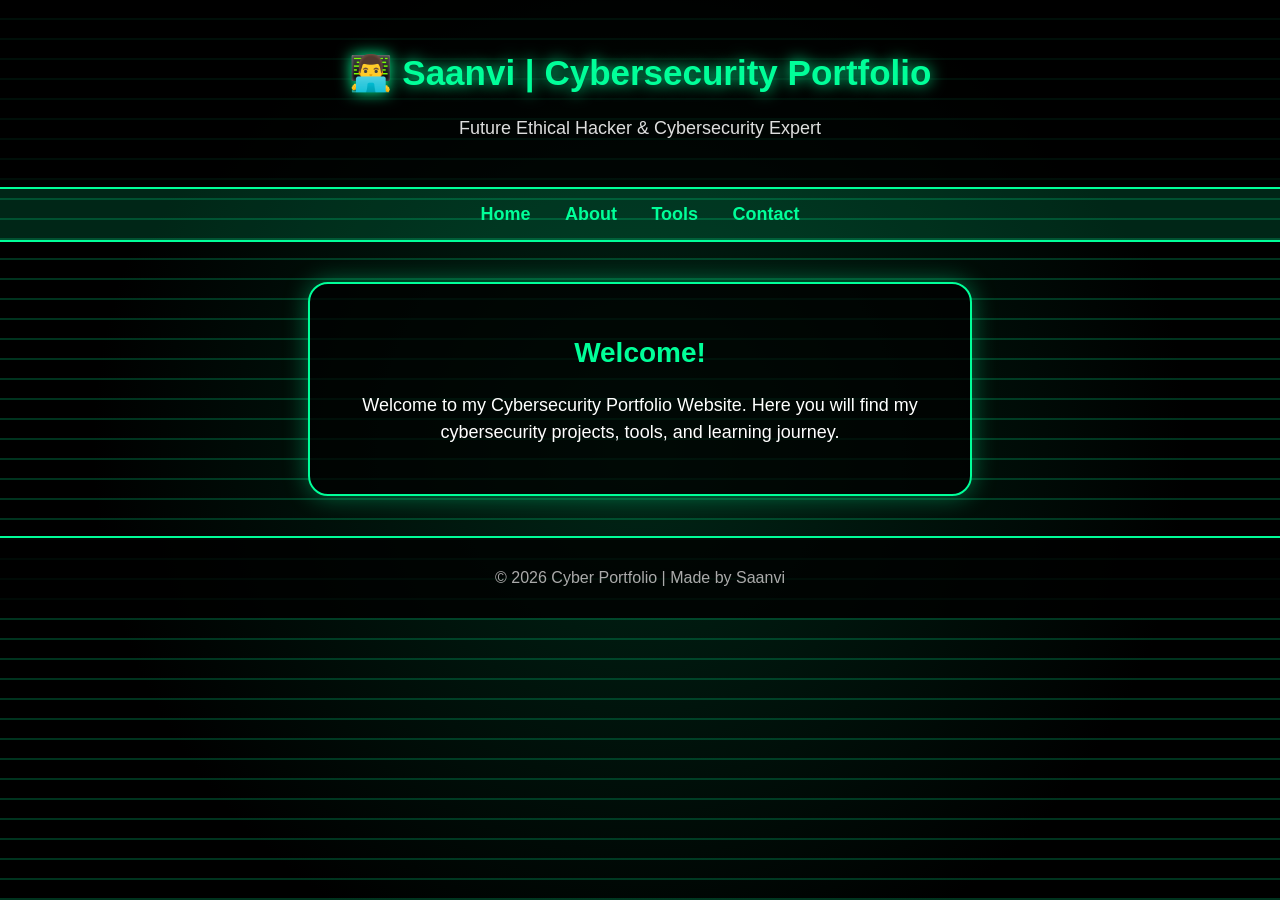
==== index.html @ b92d2619 "Add files via upload" ====
<!DOCTYPE html>
<html>
<head>
  <title>Saanvi | Cyber Portfolio</title>
  <link rel="stylesheet" href="style.css">
</head>
<body>

  <div class="background"></div>
  <div class="lines"></div>

  <header>
    <h1>👨‍💻 Saanvi | Cybersecurity Portfolio</h1>
    <p>Future Ethical Hacker & Cybersecurity Expert</p>
  </header>

  <nav>
    <a href="index.html">Home</a>
    <a href="about.html">About</a>
    <a href="tools.html">Tools</a>
    <a href="contact.html">Contact</a>
  </nav>

  <section class="box">
    <h2>Welcome!</h2>
    <p>
      Welcome to my Cybersecurity Portfolio Website.  
      Here you will find my cybersecurity projects, tools, and learning journey.
    </p>
  </section>

  <footer>
    <p>© 2026 Cyber Portfolio | Made by Saanvi</p>
  </footer>

</body>
</html>
---- style.css ----
body {
  margin: 0;
  font-family: Arial, sans-serif;
  color: white;
  text-align: center;
  background: black;
  overflow-x: hidden;
}

/* Animated Background */
.background {
  position: fixed;
  top: 0;
  left: 0;
  width: 100%;
  height: 100%;
  background: radial-gradient(circle, #00ff99 0%, black 70%);
  opacity: 0.15;
  z-index: -2;
}

/* Moving Hacker Lines */
.lines {
  position: fixed;
  top: 0;
  left: 0;
  width: 100%;
  height: 100%;
  background-image: repeating-linear-gradient(
    0deg,
    rgba(0, 255, 153, 0.2),
    rgba(0, 255, 153, 0.2) 2px,
    transparent 2px,
    transparent 20px
  );
  animation: moveLines 5s linear infinite;
  z-index: -1;
}

@keyframes moveLines {
  0% { transform: translateY(0); }
  100% { transform: translateY(50px); }
}

/* Header */
header {
  padding: 30px;
  background: rgba(0, 0, 0, 0.7);
  border-bottom: 2px solid #00ff99;
}

header h1 {
  font-size: 35px;
  color: #00ff99;
  text-shadow: 0px 0px 15px #00ff99;
}

header p {
  font-size: 18px;
  color: #ddd;
}

/* Navigation */
nav {
  padding: 15px;
  background: rgba(0, 255, 153, 0.15);
  border-bottom: 2px solid #00ff99;
}

nav a {
  text-decoration: none;
  color: #00ff99;
  margin: 15px;
  font-weight: bold;
  font-size: 18px;
}

nav a:hover {
  color: white;
  text-shadow: 0px 0px 10px #00ff99;
}

/* Box */
.box {
  margin: 40px auto;
  padding: 30px;
  width: 80%;
  max-width: 600px;
  background: rgba(0, 0, 0, 0.75);
  border: 2px solid #00ff99;
  border-radius: 20px;
  box-shadow: 0px 0px 25px rgba(0, 255, 153, 0.4);
}

.box h2 {
  color: #00ff99;
  font-size: 28px;
}

.box p {
  font-size: 18px;
  line-height: 1.5;
}

/* Button */
button {
  padding: 12px 25px;
  border: none;
  background: #00ff99;
  color: black;
  font-size: 18px;
  border-radius: 12px;
  cursor: pointer;
  font-weight: bold;
  box-shadow: 0px 0px 15px rgba(0, 255, 153, 0.7);
}

button:hover {
  background: white;
  box-shadow: 0px 0px 25px rgba(0, 255, 153, 1);
}

/* Footer */
footer {
  margin-top: 40px;
  padding: 15px;
  background: rgba(0, 0, 0, 0.8);
  border-top: 2px solid #00ff99;
  color: #aaa;
}
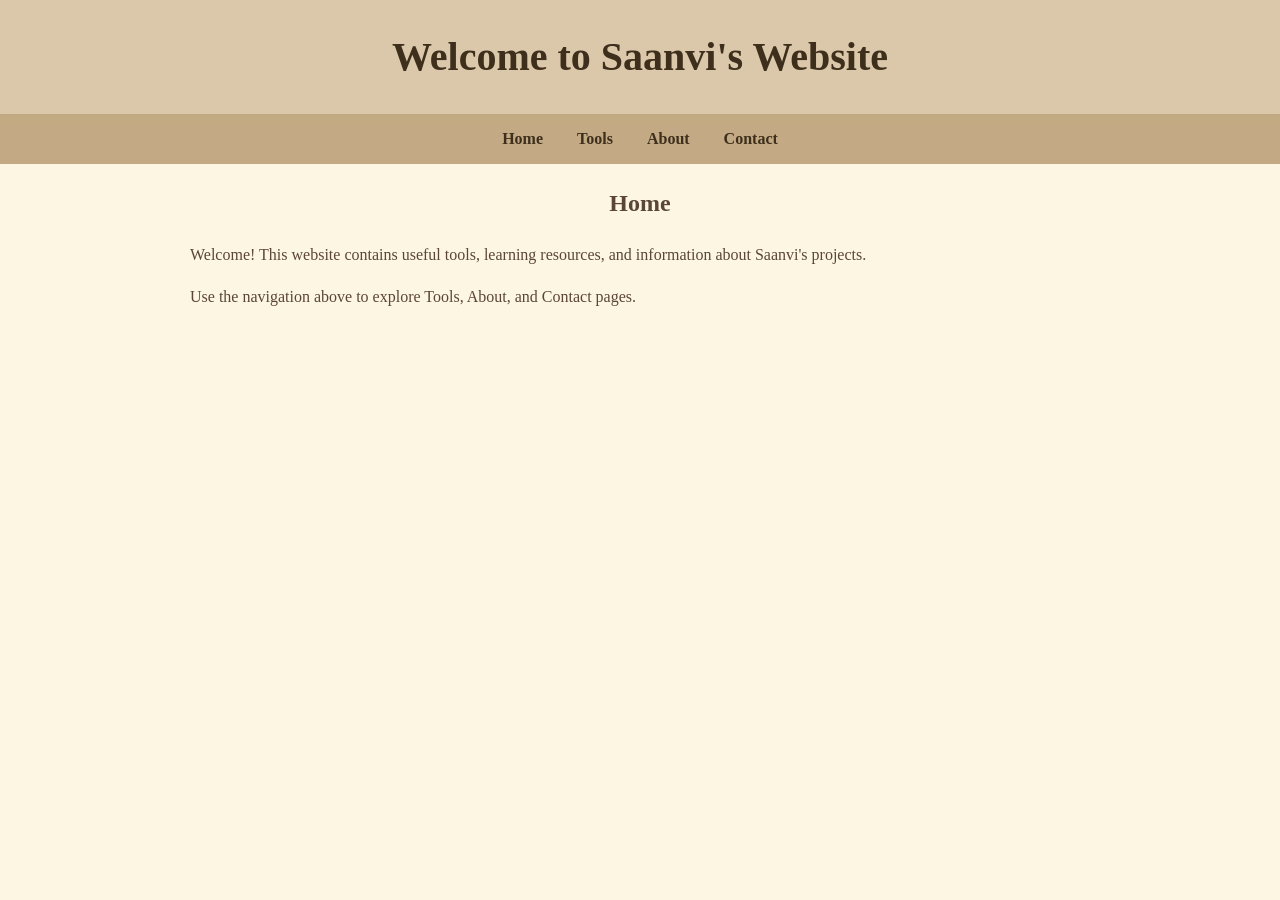
==== commit f8606825: "Update index.html" ====
--- a/index.html
+++ b/index.html
@@ -1,37 +1,28 @@
-<!DOCTYPE html>
-<html>
+
+    <!DOCTYPE html>
+<html lang="en">
 <head>
-  <title>Saanvi | Cyber Portfolio</title>
-  <link rel="stylesheet" href="style.css">
+<meta charset="UTF-8">
+<meta name="viewport" content="width=device-width, initial-scale=1.0">
+<title>Home - Saanvi's Website</title>
+<link rel="stylesheet" href="style.css">
 </head>
 <body>
 
-  <div class="background"></div>
-  <div class="lines"></div>
+<header>Welcome to Saanvi's Website</header>
 
-  <header>
-    <h1>👨‍💻 Saanvi | Cybersecurity Portfolio</h1>
-    <p>Future Ethical Hacker & Cybersecurity Expert</p>
-  </header>
+<nav>
+    <a href="index.html">Home</a>
+    <a href="tools.html">Tools</a>
+    <a href="about.html">About</a>
+    <a href="contact.html">Contact</a>
+</nav>
 
-  <nav>
-    <a href="index.html">Home</a>
-    <a href="about.html">About</a>
-    <a href="tools.html">Tools</a>
-    <a href="contact.html">Contact</a>
-  </nav>
-
-  <section class="box">
-    <h2>Welcome!</h2>
-    <p>
-      Welcome to my Cybersecurity Portfolio Website.  
-      Here you will find my cybersecurity projects, tools, and learning journey.
-    </p>
-  </section>
-
-  <footer>
-    <p>© 2026 Cyber Portfolio | Made by Saanvi</p>
-  </footer>
+<main>
+    <h2>Home</h2>
+    <p>Welcome! This website contains useful tools, learning resources, and information about Saanvi's projects.</p>
+    <p>Use the navigation above to explore Tools, About, and Contact pages.</p>
+</main>
 
 </body>
-</html>+</html>
--- a/style.css
+++ b/style.css
@@ -1,130 +1,105 @@
 body {
-  margin: 0;
-  font-family: Arial, sans-serif;
-  color: white;
-  text-align: center;
-  background: black;
-  overflow-x: hidden;
+    font-family: 'Georgia', 'Times New Roman', serif;
+    background-color: #fdf6e3;
+    color: #5b4636;
+    line-height: 1.6;
+    margin: 0;
+    padding: 0;
+    background-image: url('https://i.ibb.co/0F2bd0H/vintage-paper.jpg');
+    background-size: cover;
+    background-attachment: fixed;
 }
 
-/* Animated Background */
-.background {
-  position: fixed;
-  top: 0;
-  left: 0;
-  width: 100%;
-  height: 100%;
-  background: radial-gradient(circle, #00ff99 0%, black 70%);
-  opacity: 0.15;
-  z-index: -2;
+header {
+    background-color: rgba(216,195,165,0.9);
+    color: #3e2f1c;
+    text-align: center;
+    font-size: 2.5em;
+    font-weight: bold;
+    padding: 25px 0;
+    box-shadow: 0px 4px 6px rgba(0,0,0,0.1);
 }
 
-/* Moving Hacker Lines */
-.lines {
-  position: fixed;
-  top: 0;
-  left: 0;
-  width: 100%;
-  height: 100%;
-  background-image: repeating-linear-gradient(
-    0deg,
-    rgba(0, 255, 153, 0.2),
-    rgba(0, 255, 153, 0.2) 2px,
-    transparent 2px,
-    transparent 20px
-  );
-  animation: moveLines 5s linear infinite;
-  z-index: -1;
+nav {
+    background-color: rgba(192,167,127,0.95);
+    padding: 12px 0;
+    text-align: center;
+}
+nav a {
+    color: #3e2f1c;
+    text-decoration: none;
+    margin: 0 15px;
+    font-weight: bold;
+    font-family: 'Georgia', serif;
+    transition: color 0.3s;
+}
+nav a:hover { color: #8b5e3c; }
+
+main {
+    max-width: 900px;
+    margin: 20px auto;
+    padding: 0 20px;
 }
 
-@keyframes moveLines {
-  0% { transform: translateY(0); }
-  100% { transform: translateY(50px); }
+h2 { text-align:center; margin-bottom:20px; }
+h3 { margin-top:30px; color:#4C3B2E; }
+
+.search-box {
+    margin: 20px 0;
+    text-align: center;
+}
+.search-box input {
+    width: 80%;
+    padding: 10px;
+    border-radius: 8px;
+    border: 1px solid #ccc;
+    font-size: 1em;
+    background: #fff8f0;
+    color: #5b4636;
 }
 
-/* Header */
-header {
-  padding: 30px;
-  background: rgba(0, 0, 0, 0.7);
-  border-bottom: 2px solid #00ff99;
+.tool-list {
+    list-style: none;
+    padding: 0;
+    display: flex;
+    flex-wrap: wrap;
+    gap: 15px;
+    justify-content: center;
 }
 
-header h1 {
-  font-size: 35px;
-  color: #00ff99;
-  text-shadow: 0px 0px 15px #00ff99;
+.tool-list li {
+    background: rgba(247,241,227,0.9);
+    border-radius: 12px;
+    box-shadow: 0 4px 8px rgba(0,0,0,0.05);
+    padding: 18px;
+    margin: 10px;
+    transition: transform 0.3s, box-shadow 0.3s;
+    text-align: center;
+    width: 250px;
+}
+.tool-list li:hover {
+    transform: translateY(-4px);
+    box-shadow: 0 8px 12px rgba(0,0,0,0.1);
 }
 
-header p {
-  font-size: 18px;
-  color: #ddd;
+.tool-list li a {
+    text-decoration: none;
+    color: #5b4636;
+    font-weight: bold;
+    font-size: 1.1em;
+    display: block;
+    margin-bottom: 8px;
+}
+.tool-list li a:hover { color: #8b5e3c; }
+
+.tool-list li p {
+    font-size: 0.95em;
+    color: #6b5843;
+    margin-top: 5px;
 }
 
-/* Navigation */
-nav {
-  padding: 15px;
-  background: rgba(0, 255, 153, 0.15);
-  border-bottom: 2px solid #00ff99;
+@media (max-width: 600px) {
+    .tool-list { flex-direction: column; align-items: center; }
+    .tool-list li { width: 90%; }
+    .search-box input { width: 95%; }
 }
-
-nav a {
-  text-decoration: none;
-  color: #00ff99;
-  margin: 15px;
-  font-weight: bold;
-  font-size: 18px;
-}
-
-nav a:hover {
-  color: white;
-  text-shadow: 0px 0px 10px #00ff99;
-}
-
-/* Box */
-.box {
-  margin: 40px auto;
-  padding: 30px;
-  width: 80%;
-  max-width: 600px;
-  background: rgba(0, 0, 0, 0.75);
-  border: 2px solid #00ff99;
-  border-radius: 20px;
-  box-shadow: 0px 0px 25px rgba(0, 255, 153, 0.4);
-}
-
-.box h2 {
-  color: #00ff99;
-  font-size: 28px;
-}
-
-.box p {
-  font-size: 18px;
-  line-height: 1.5;
-}
-
-/* Button */
-button {
-  padding: 12px 25px;
-  border: none;
-  background: #00ff99;
-  color: black;
-  font-size: 18px;
-  border-radius: 12px;
-  cursor: pointer;
-  font-weight: bold;
-  box-shadow: 0px 0px 15px rgba(0, 255, 153, 0.7);
-}
-
-button:hover {
-  background: white;
-  box-shadow: 0px 0px 25px rgba(0, 255, 153, 1);
-}
-
-/* Footer */
-footer {
-  margin-top: 40px;
-  padding: 15px;
-  background: rgba(0, 0, 0, 0.8);
-  border-top: 2px solid #00ff99;
-  color: #aaa;
-}
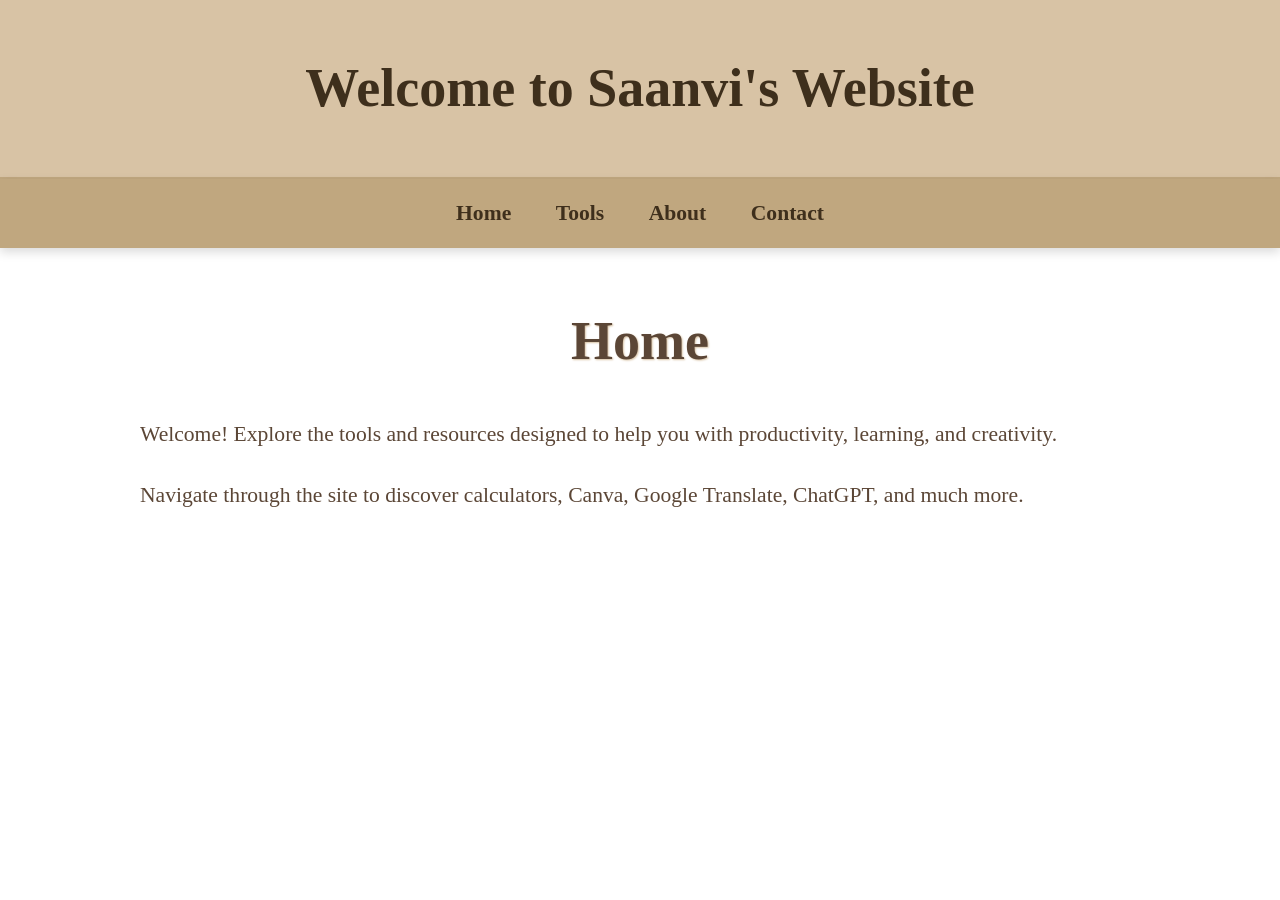
==== commit abf61620: "Update index.html" ====
--- a/index.html
+++ b/index.html
@@ -1,5 +1,4 @@
-
-    <!DOCTYPE html>
+<!DOCTYPE html>
 <html lang="en">
 <head>
 <meta charset="UTF-8">
@@ -20,9 +19,10 @@
 
 <main>
     <h2>Home</h2>
-    <p>Welcome! This website contains useful tools, learning resources, and information about Saanvi's projects.</p>
-    <p>Use the navigation above to explore Tools, About, and Contact pages.</p>
+    <p>Welcome! Explore the tools and resources designed to help you with productivity, learning, and creativity.</p>
+    <p>Navigate through the site to discover calculators, Canva, Google Translate, ChatGPT, and much more.</p>
 </main>
 
 </body>
 </html>
+    
--- a/style.css
+++ b/style.css
@@ -1,105 +1,142 @@
+/* --- Body & Background --- */
 body {
     font-family: 'Georgia', 'Times New Roman', serif;
-    background-color: #fdf6e3;
-    color: #5b4636;
-    line-height: 1.6;
+    background-color: #ffffff; 
+    color: #5b4636; 
+    line-height: 1.8;
     margin: 0;
     padding: 0;
-    background-image: url('https://i.ibb.co/0F2bd0H/vintage-paper.jpg');
-    background-size: cover;
-    background-attachment: fixed;
+    font-size: 18px; 
+    transition: background 0.5s, color 0.5s;
 }
 
+/* --- Header --- */
 header {
-    background-color: rgba(216,195,165,0.9);
+    background-color: #d8c3a5;
     color: #3e2f1c;
     text-align: center;
-    font-size: 2.5em;
+    font-size: 3em; 
     font-weight: bold;
-    padding: 25px 0;
-    box-shadow: 0px 4px 6px rgba(0,0,0,0.1);
+    padding: 40px 0;
+    box-shadow: 0 10px 20px rgba(0,0,0,0.2);
+    border-bottom: 2px solid #c0a77f;
+    transition: transform 0.3s, box-shadow 0.3s;
+}
+header:hover {
+    transform: scale(1.02);
+    box-shadow: 0 12px 25px rgba(0,0,0,0.25);
 }
 
+/* --- Navbar --- */
 nav {
-    background-color: rgba(192,167,127,0.95);
-    padding: 12px 0;
+    background-color: #c0a77f; 
+    padding: 15px 0;
     text-align: center;
+    box-shadow: 0 4px 10px rgba(0,0,0,0.15);
 }
 nav a {
     color: #3e2f1c;
     text-decoration: none;
-    margin: 0 15px;
+    margin: 0 20px;
     font-weight: bold;
-    font-family: 'Georgia', serif;
-    transition: color 0.3s;
+    font-size: 1.2em; 
+    transition: color 0.3s, text-shadow 0.3s;
 }
-nav a:hover { color: #8b5e3c; }
-
-main {
-    max-width: 900px;
-    margin: 20px auto;
-    padding: 0 20px;
+nav a:hover { 
+    color: #8b5e3c; 
+    text-shadow: 0 0 6px #8b5e3c;
 }
 
-h2 { text-align:center; margin-bottom:20px; }
-h3 { margin-top:30px; color:#4C3B2E; }
+/* --- Main Content --- */
+main {
+    max-width: 1000px;
+    margin: 40px auto;
+    padding: 0 40px;
+    font-size: 1.2em; 
+}
 
+/* --- Headings --- */
+h2 { 
+    text-align:center; 
+    margin-bottom:25px; 
+    font-size: 2.5em; 
+    text-shadow: 1px 1px 2px #d8c3a5;
+}
+h3 { 
+    margin-top:35px; 
+    color:#4C3B2E; 
+    font-size: 1.8em; 
+    text-shadow: 1px 1px 2px #e3d6c0;
+}
+
+/* --- Search Box --- */
 .search-box {
-    margin: 20px 0;
+    margin: 25px 0;
     text-align: center;
 }
 .search-box input {
     width: 80%;
-    padding: 10px;
-    border-radius: 8px;
+    padding: 12px;
+    border-radius: 12px;
     border: 1px solid #ccc;
-    font-size: 1em;
+    font-size: 1.2em;
     background: #fff8f0;
     color: #5b4636;
+    box-shadow: 0 4px 12px rgba(0,0,0,0.1);
+    transition: box-shadow 0.3s, transform 0.3s;
+}
+.search-box input:focus {
+    box-shadow: 0 6px 18px rgba(0,0,0,0.2);
+    transform: scale(1.02);
 }
 
+/* --- Tool Cards --- */
 .tool-list {
     list-style: none;
     padding: 0;
     display: flex;
     flex-wrap: wrap;
-    gap: 15px;
+    gap: 25px;
     justify-content: center;
 }
 
 .tool-list li {
-    background: rgba(247,241,227,0.9);
-    border-radius: 12px;
-    box-shadow: 0 4px 8px rgba(0,0,0,0.05);
-    padding: 18px;
+    background: #f7f1e3;
+    border-radius: 16px;
+    box-shadow: 0 8px 15px rgba(0,0,0,0.15);
+    padding: 25px;
     margin: 10px;
-    transition: transform 0.3s, box-shadow 0.3s;
+    transition: transform 0.4s, box-shadow 0.4s;
     text-align: center;
-    width: 250px;
+    width: 270px;
 }
 .tool-list li:hover {
-    transform: translateY(-4px);
-    box-shadow: 0 8px 12px rgba(0,0,0,0.1);
+    transform: translateY(-10px) rotateX(2deg);
+    box-shadow: 0 15px 25px rgba(0,0,0,0.25);
 }
 
 .tool-list li a {
     text-decoration: none;
     color: #5b4636;
     font-weight: bold;
-    font-size: 1.1em;
+    font-size: 1.2em;
     display: block;
-    margin-bottom: 8px;
+    margin-bottom: 10px;
+    transition: text-shadow 0.3s;
 }
-.tool-list li a:hover { color: #8b5e3c; }
+.tool-list li a:hover { 
+    text-shadow: 0 0 8px #8b5e3c; 
+}
 
 .tool-list li p {
-    font-size: 0.95em;
+    font-size: 1em;
     color: #6b5843;
-    margin-top: 5px;
+    margin-top: 8px;
 }
 
+/* --- Responsive --- */
 @media (max-width: 600px) {
     .tool-list { flex-direction: column; align-items: center; }
-    .tool-list li { width: 90%; }
+    .tool-list li { width: 95%; }
     .search-box input { width: 95%; }
 }
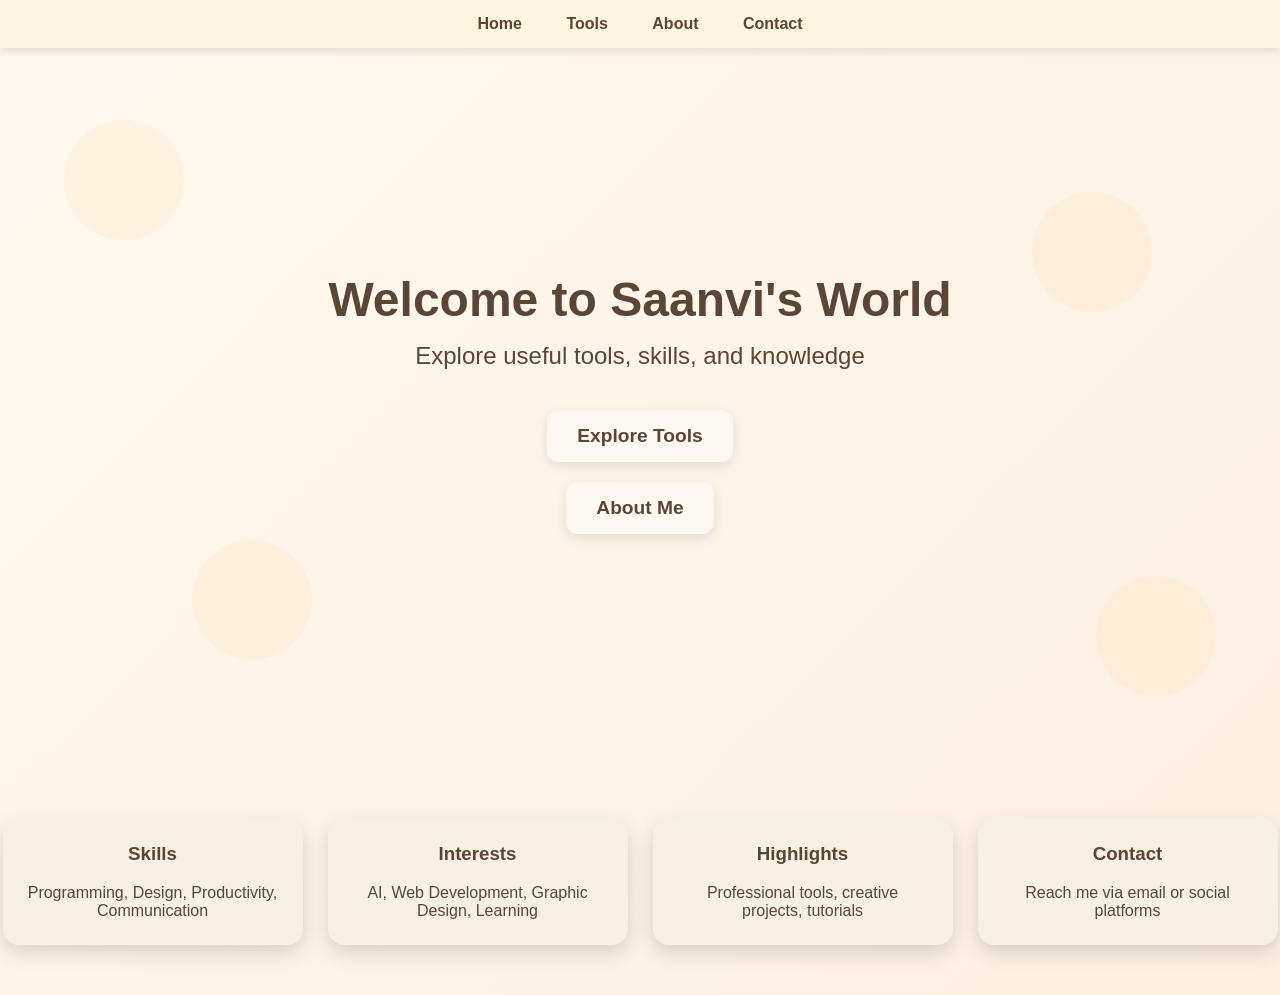
==== commit bd8ef01d: "Update index.html" ====
--- a/index.html
+++ b/index.html
@@ -4,11 +4,140 @@
 <meta charset="UTF-8">
 <meta name="viewport" content="width=device-width, initial-scale=1.0">
 <title>Home - Saanvi's Website</title>
-<link rel="stylesheet" href="style.css">
+<style>
+/* --- Body & Fonts --- */
+body {
+    margin: 0;
+    font-family: 'Segoe UI', sans-serif;
+    background: linear-gradient(135deg, #fffaf0, #fdf0e3);
+    color: #5b4636;
+    overflow-x: hidden;
+}
+
+/* --- Navigation --- */
+nav {
+    text-align: center;
+    padding: 15px 0;
+    background: #fff5e0;
+    box-shadow: 0 4px 8px rgba(0,0,0,0.1);
+}
+nav a {
+    margin: 0 20px;
+    text-decoration: none;
+    font-weight: bold;
+    color: #5b4636;
+    transition: 0.3s;
+}
+nav a:hover {
+    color: #a65b2b;
+    text-shadow: 0 0 12px #ffb85c;
+}
+
+/* --- Hero Section --- */
+.hero {
+    height: 80vh;
+    display: flex;
+    flex-direction: column;
+    justify-content: center;
+    align-items: center;
+    text-align: center;
+    position: relative;
+    overflow: hidden;
+}
+.hero h1 {
+    font-size: 3em;
+    margin: 0;
+    animation: fadeInUp 1s ease forwards;
+}
+.hero p {
+    font-size: 1.5em;
+    margin: 15px 0 30px;
+    animation: fadeInUp 1.5s ease forwards;
+}
+
+/* Floating shapes in background */
+.floating-shape {
+    position: absolute;
+    width: 120px;
+    height: 120px;
+    background: #ffd8a6;
+    border-radius: 50%;
+    opacity: 0.2;
+    animation: float 6s ease-in-out infinite;
+}
+.floating-shape:nth-child(1) { top: 10%; left: 5%; animation-delay: 0s; }
+.floating-shape:nth-child(2) { top: 20%; right: 10%; animation-delay: 2s; }
+.floating-shape:nth-child(3) { bottom: 15%; left: 15%; animation-delay: 4s; }
+.floating-shape:nth-child(4) { bottom: 10%; right: 5%; animation-delay: 1s; }
+
+/* --- Buttons --- */
+.hero .btn {
+    display: inline-block;
+    padding: 15px 30px;
+    font-size: 1.2em;
+    color: #5b4636;
+    background: #fff8f0;
+    border-radius: 12px;
+    text-decoration: none;
+    font-weight: bold;
+    margin: 10px;
+    box-shadow: 0 4px 12px rgba(0,0,0,0.1);
+    transition: transform 0.3s, box-shadow 0.3s, text-shadow 0.3s;
+}
+.hero .btn:hover {
+    transform: translateY(-5px) scale(1.05);
+    box-shadow: 0 12px 25px rgba(0,0,0,0.2);
+    text-shadow: 0 0 12px #ffb85c;
+}
+
+/* --- Info Cards --- */
+.info-section {
+    display: flex;
+    justify-content: center;
+    gap: 25px;
+    flex-wrap: wrap;
+    margin: 50px 0;
+}
+.info-card {
+    background: #f7f1e3;
+    border-radius: 16px;
+    padding: 25px;
+    width: 250px;
+    text-align: center;
+    box-shadow: 0 8px 20px rgba(0,0,0,0.15);
+    transition: transform 0.4s, box-shadow 0.4s;
+}
+.info-card:hover {
+    transform: translateY(-12px) rotateX(3deg);
+    box-shadow: 0 20px 35px rgba(0,0,0,0.25);
+}
+.info-card h3 {
+    margin-top: 0;
+}
+.info-card p {
+    margin: 10px 0 0;
+}
+
+/* --- Animations --- */
+@keyframes fadeInUp {
+    0% { opacity: 0; transform: translateY(20px);}
+    100% { opacity: 1; transform: translateY(0);}
+}
+@keyframes float {
+    0%, 100% { transform: translateY(0px);}
+    50% { transform: translateY(-15px);}
+}
+
+/* --- Responsive --- */
+@media (max-width: 600px) {
+    .info-section { flex-direction: column; align-items: center; }
+    .info-card { width: 95%; }
+    .hero h1 { font-size: 2.2em; }
+    .hero p { font-size: 1.2em; }
+}
+</style>
 </head>
 <body>
-
-<header>Welcome to Saanvi's Website</header>
 
 <nav>
     <a href="index.html">Home</a>
@@ -17,11 +146,35 @@
     <a href="contact.html">Contact</a>
 </nav>
 
-<main>
-    <h2>Home</h2>
-    <p>Welcome! Explore the tools and resources designed to help you with productivity, learning, and creativity.</p>
-    <p>Navigate through the site to discover calculators, Canva, Google Translate, ChatGPT, and much more.</p>
-</main>
+<section class="hero">
+    <div class="floating-shape"></div>
+    <div class="floating-shape"></div>
+    <div class="floating-shape"></div>
+    <div class="floating-shape"></div>
+    <h1>Welcome to Saanvi's World</h1>
+    <p>Explore useful tools, skills, and knowledge</p>
+    <a href="tools.html" class="btn">Explore Tools</a>
+    <a href="about.html" class="btn">About Me</a>
+</section>
+
+<section class="info-section">
+    <div class="info-card">
+        <h3>Skills</h3>
+        <p>Programming, Design, Productivity, Communication</p>
+    </div>
+    <div class="info-card">
+        <h3>Interests</h3>
+        <p>AI, Web Development, Graphic Design, Learning</p>
+    </div>
+    <div class="info-card">
+        <h3>Highlights</h3>
+        <p>Professional tools, creative projects, tutorials</p>
+    </div>
+    <div class="info-card">
+        <h3>Contact</h3>
+        <p>Reach me via email or social platforms</p>
+    </div>
+</section>
 
 </body>
 </html>
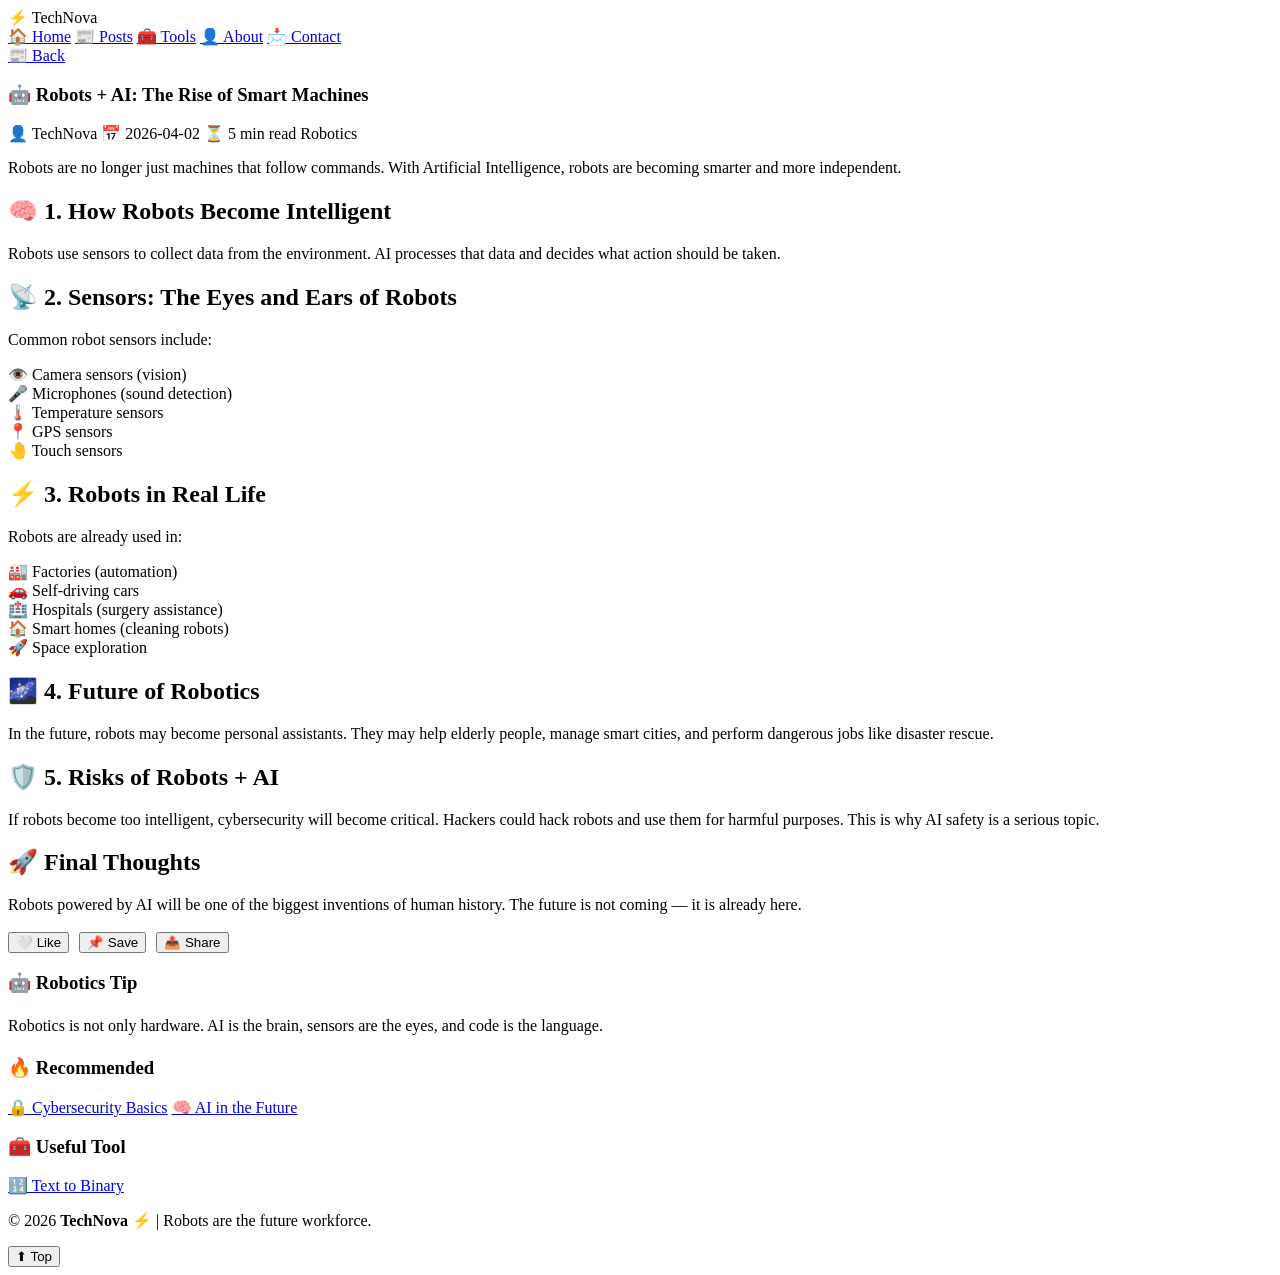
==== commit e0253181: "Update index.html" ====
--- a/index.html
+++ b/index.html
@@ -1,181 +1,146 @@
 <!DOCTYPE html>
 <html lang="en">
 <head>
-<meta charset="UTF-8">
-<meta name="viewport" content="width=device-width, initial-scale=1.0">
-<title>Home - Saanvi's Website</title>
-<style>
-/* --- Body & Fonts --- */
-body {
-    margin: 0;
-    font-family: 'Segoe UI', sans-serif;
-    background: linear-gradient(135deg, #fffaf0, #fdf0e3);
-    color: #5b4636;
-    overflow-x: hidden;
-}
-
-/* --- Navigation --- */
-nav {
-    text-align: center;
-    padding: 15px 0;
-    background: #fff5e0;
-    box-shadow: 0 4px 8px rgba(0,0,0,0.1);
-}
-nav a {
-    margin: 0 20px;
-    text-decoration: none;
-    font-weight: bold;
-    color: #5b4636;
-    transition: 0.3s;
-}
-nav a:hover {
-    color: #a65b2b;
-    text-shadow: 0 0 12px #ffb85c;
-}
-
-/* --- Hero Section --- */
-.hero {
-    height: 80vh;
-    display: flex;
-    flex-direction: column;
-    justify-content: center;
-    align-items: center;
-    text-align: center;
-    position: relative;
-    overflow: hidden;
-}
-.hero h1 {
-    font-size: 3em;
-    margin: 0;
-    animation: fadeInUp 1s ease forwards;
-}
-.hero p {
-    font-size: 1.5em;
-    margin: 15px 0 30px;
-    animation: fadeInUp 1.5s ease forwards;
-}
-
-/* Floating shapes in background */
-.floating-shape {
-    position: absolute;
-    width: 120px;
-    height: 120px;
-    background: #ffd8a6;
-    border-radius: 50%;
-    opacity: 0.2;
-    animation: float 6s ease-in-out infinite;
-}
-.floating-shape:nth-child(1) { top: 10%; left: 5%; animation-delay: 0s; }
-.floating-shape:nth-child(2) { top: 20%; right: 10%; animation-delay: 2s; }
-.floating-shape:nth-child(3) { bottom: 15%; left: 15%; animation-delay: 4s; }
-.floating-shape:nth-child(4) { bottom: 10%; right: 5%; animation-delay: 1s; }
-
-/* --- Buttons --- */
-.hero .btn {
-    display: inline-block;
-    padding: 15px 30px;
-    font-size: 1.2em;
-    color: #5b4636;
-    background: #fff8f0;
-    border-radius: 12px;
-    text-decoration: none;
-    font-weight: bold;
-    margin: 10px;
-    box-shadow: 0 4px 12px rgba(0,0,0,0.1);
-    transition: transform 0.3s, box-shadow 0.3s, text-shadow 0.3s;
-}
-.hero .btn:hover {
-    transform: translateY(-5px) scale(1.05);
-    box-shadow: 0 12px 25px rgba(0,0,0,0.2);
-    text-shadow: 0 0 12px #ffb85c;
-}
-
-/* --- Info Cards --- */
-.info-section {
-    display: flex;
-    justify-content: center;
-    gap: 25px;
-    flex-wrap: wrap;
-    margin: 50px 0;
-}
-.info-card {
-    background: #f7f1e3;
-    border-radius: 16px;
-    padding: 25px;
-    width: 250px;
-    text-align: center;
-    box-shadow: 0 8px 20px rgba(0,0,0,0.15);
-    transition: transform 0.4s, box-shadow 0.4s;
-}
-.info-card:hover {
-    transform: translateY(-12px) rotateX(3deg);
-    box-shadow: 0 20px 35px rgba(0,0,0,0.25);
-}
-.info-card h3 {
-    margin-top: 0;
-}
-.info-card p {
-    margin: 10px 0 0;
-}
-
-/* --- Animations --- */
-@keyframes fadeInUp {
-    0% { opacity: 0; transform: translateY(20px);}
-    100% { opacity: 1; transform: translateY(0);}
-}
-@keyframes float {
-    0%, 100% { transform: translateY(0px);}
-    50% { transform: translateY(-15px);}
-}
-
-/* --- Responsive --- */
-@media (max-width: 600px) {
-    .info-section { flex-direction: column; align-items: center; }
-    .info-card { width: 95%; }
-    .hero h1 { font-size: 2.2em; }
-    .hero p { font-size: 1.2em; }
-}
-</style>
+  <meta charset="UTF-8" />
+  <meta name="viewport" content="width=device-width, initial-scale=1.0" />
+  <title>Robots + AI | TechNova</title>
+  <link rel="stylesheet" href="assets/style.css" />
 </head>
 <body>
 
-<nav>
-    <a href="index.html">Home</a>
-    <a href="tools.html">Tools</a>
-    <a href="about.html">About</a>
-    <a href="contact.html">Contact</a>
-</nav>
+  <!-- NAVBAR -->
+  <header class="navbar">
+    <div class="container nav-inner">
+      <div class="logo">
+        ⚡ <span>TechNova</span>
+      </div>
 
-<section class="hero">
-    <div class="floating-shape"></div>
-    <div class="floating-shape"></div>
-    <div class="floating-shape"></div>
-    <div class="floating-shape"></div>
-    <h1>Welcome to Saanvi's World</h1>
-    <p>Explore useful tools, skills, and knowledge</p>
-    <a href="tools.html" class="btn">Explore Tools</a>
-    <a href="about.html" class="btn">About Me</a>
-</section>
+      <nav class="nav-links">
+        <a href="index.html">🏠 Home</a>
+        <a href="posts.html">📰 Posts</a>
+        <a href="tools.html">🧰 Tools</a>
+        <a href="about.html">👤 About</a>
+        <a href="contact.html">📩 Contact</a>
+      </nav>
 
-<section class="info-section">
-    <div class="info-card">
-        <h3>Skills</h3>
-        <p>Programming, Design, Productivity, Communication</p>
+      <div class="nav-actions">
+        <a class="btn btn-primary" href="posts.html">📰 Back</a>
+      </div>
     </div>
-    <div class="info-card">
-        <h3>Interests</h3>
-        <p>AI, Web Development, Graphic Design, Learning</p>
+  </header>
+
+  <section class="container post-layout">
+
+    <!-- MAIN POST -->
+    <article class="post-article reveal">
+      <h1>🤖 Robots + AI: The Rise of Smart Machines</h1>
+
+      <div class="post-info">
+        <span>👤 TechNova</span>
+        <span>📅 2026-04-02</span>
+        <span>⏳ 5 min read</span>
+        <span class="tag">Robotics</span>
+      </div>
+
+      <p>
+        Robots are no longer just machines that follow commands. With Artificial Intelligence,
+        robots are becoming smarter and more independent.
+      </p>
+
+      <h2>🧠 1. How Robots Become Intelligent</h2>
+      <p>
+        Robots use sensors to collect data from the environment. AI processes that data and decides
+        what action should be taken.
+      </p>
+
+      <h2>📡 2. Sensors: The Eyes and Ears of Robots</h2>
+      <p>
+        Common robot sensors include:
+      </p>
+      <p>
+        👁️ Camera sensors (vision) <br>
+        🎤 Microphones (sound detection) <br>
+        🌡️ Temperature sensors <br>
+        📍 GPS sensors <br>
+        🤚 Touch sensors
+      </p>
+
+      <h2>⚡ 3. Robots in Real Life</h2>
+      <p>
+        Robots are already used in:
+      </p>
+      <p>
+        🏭 Factories (automation) <br>
+        🚗 Self-driving cars <br>
+        🏥 Hospitals (surgery assistance) <br>
+        🏠 Smart homes (cleaning robots) <br>
+        🚀 Space exploration
+      </p>
+
+      <h2>🌌 4. Future of Robotics</h2>
+      <p>
+        In the future, robots may become personal assistants. They may help elderly people,
+        manage smart cities, and perform dangerous jobs like disaster rescue.
+      </p>
+
+      <h2>🛡️ 5. Risks of Robots + AI</h2>
+      <p>
+        If robots become too intelligent, cybersecurity will become critical. Hackers could hack robots
+        and use them for harmful purposes. This is why AI safety is a serious topic.
+      </p>
+
+      <h2>🚀 Final Thoughts</h2>
+      <p>
+        Robots powered by AI will be one of the biggest inventions of human history.
+        The future is not coming — it is already here.
+      </p>
+
+      <div style="margin-top:18px; display:flex; gap:10px; flex-wrap:wrap;">
+        <button class="btn btn-ghost" data-like="robots-ai">🤍 Like</button>
+        <button class="btn btn-ghost" data-bookmark="robots-ai">📌 Save</button>
+        <button class="btn btn-primary" onclick="sharePost()">📤 Share</button>
+      </div>
+    </article>
+
+    <!-- SIDEBAR -->
+    <aside class="sidebar reveal">
+      <div class="side-card">
+        <h3>🤖 Robotics Tip</h3>
+        <p style="color:var(--muted); line-height:1.6;">
+          Robotics is not only hardware. AI is the brain, sensors are the eyes, and code is the language.
+        </p>
+      </div>
+
+      <div class="side-card">
+        <h3>🔥 Recommended</h3>
+        <a href="post-cybersecurity-basics.html">🔒 Cybersecurity Basics</a>
+        <a href="post-ai-future.html">🧠 AI in the Future</a>
+      </div>
+
+      <div class="side-card">
+        <h3>🧰 Useful Tool</h3>
+        <a href="tools.html">🔢 Text to Binary</a>
+      </div>
+    </aside>
+
+  </section>
+
+  <!-- FOOTER -->
+  <footer class="footer">
+    <div class="container">
+      <p>© 2026 <strong>TechNova</strong> ⚡ | Robots are the future workforce.</p>
     </div>
-    <div class="info-card">
-        <h3>Highlights</h3>
-        <p>Professional tools, creative projects, tutorials</p>
-    </div>
-    <div class="info-card">
-        <h3>Contact</h3>
-        <p>Reach me via email or social platforms</p>
-    </div>
-</section>
+  </footer>
+
+  <!-- SCROLL TOP -->
+  <div class="scroll-top" id="scrollTopBtn">
+    <button class="btn btn-primary">⬆ Top</button>
+  </div>
+
+  <script src="assets/script.js"></script>
+  <script>
+    initPostButtons("robots-ai");
+  </script>
 
 </body>
 </html>
-    
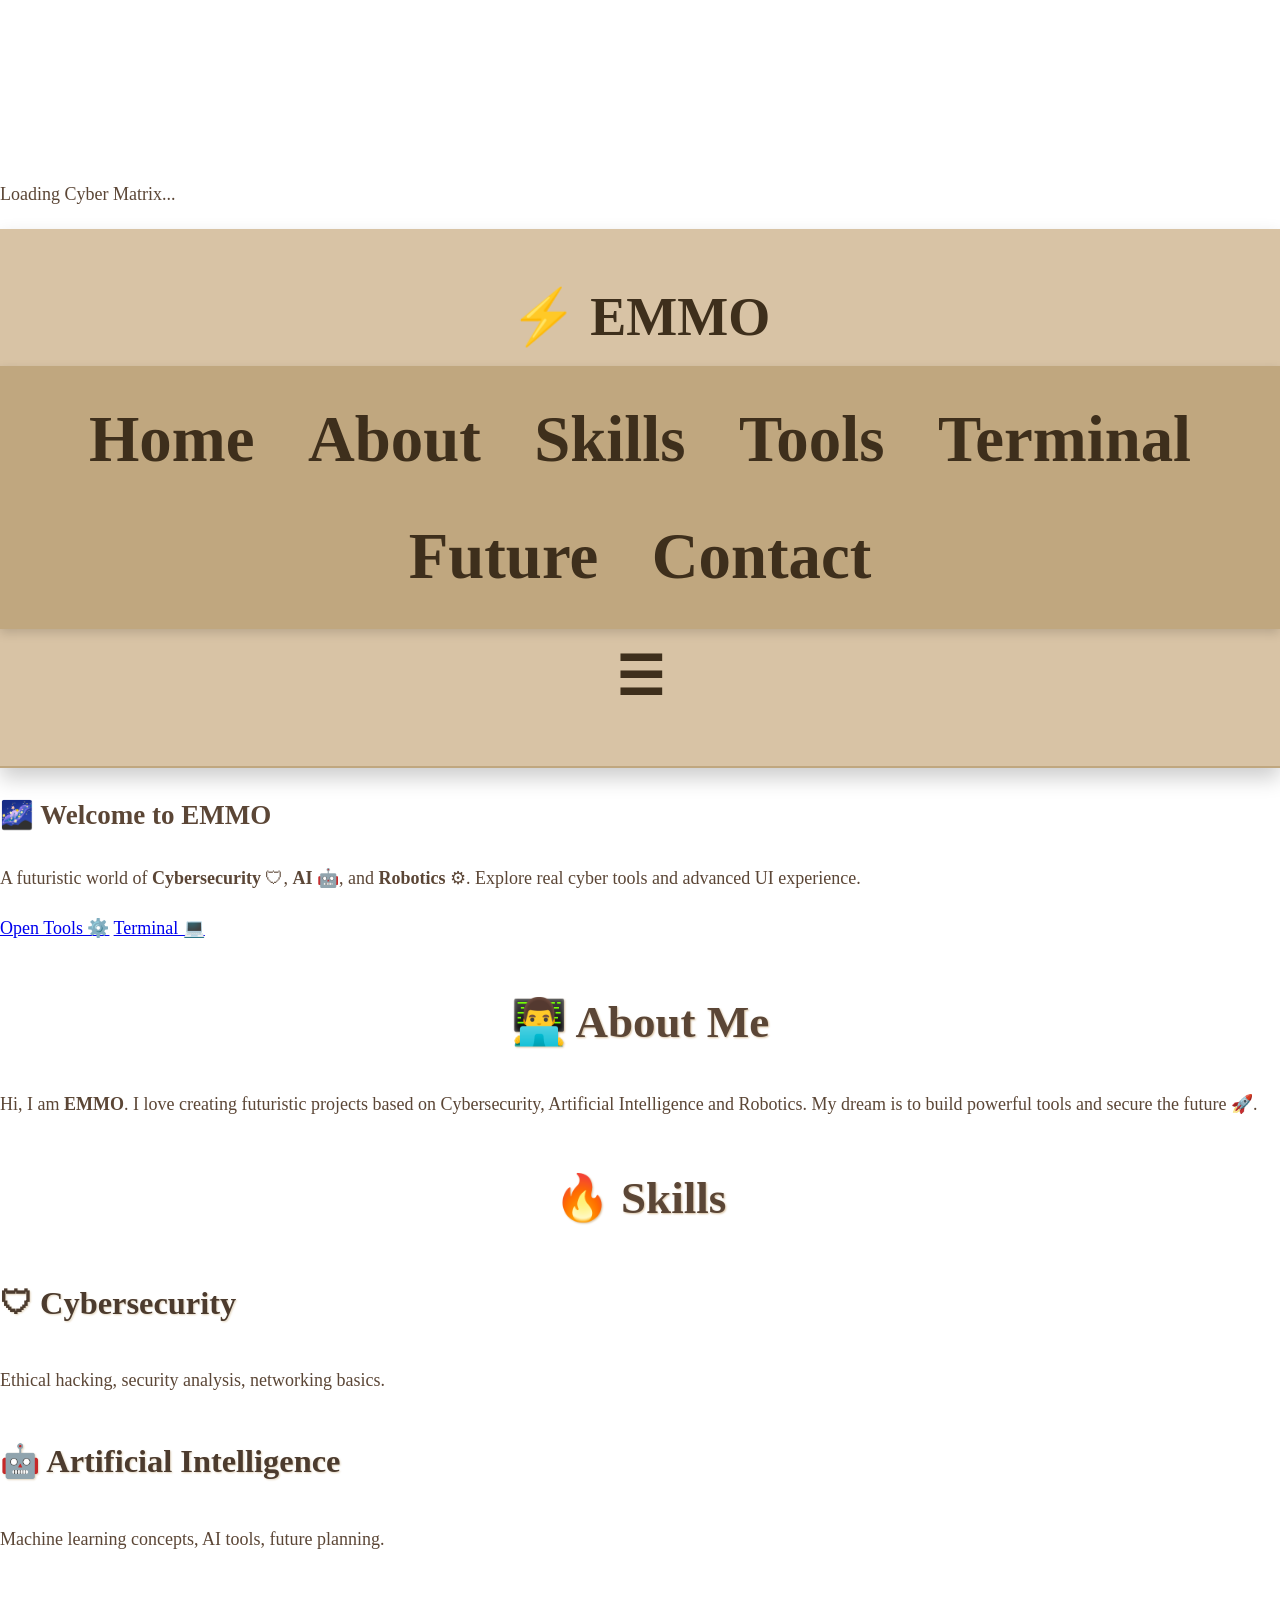
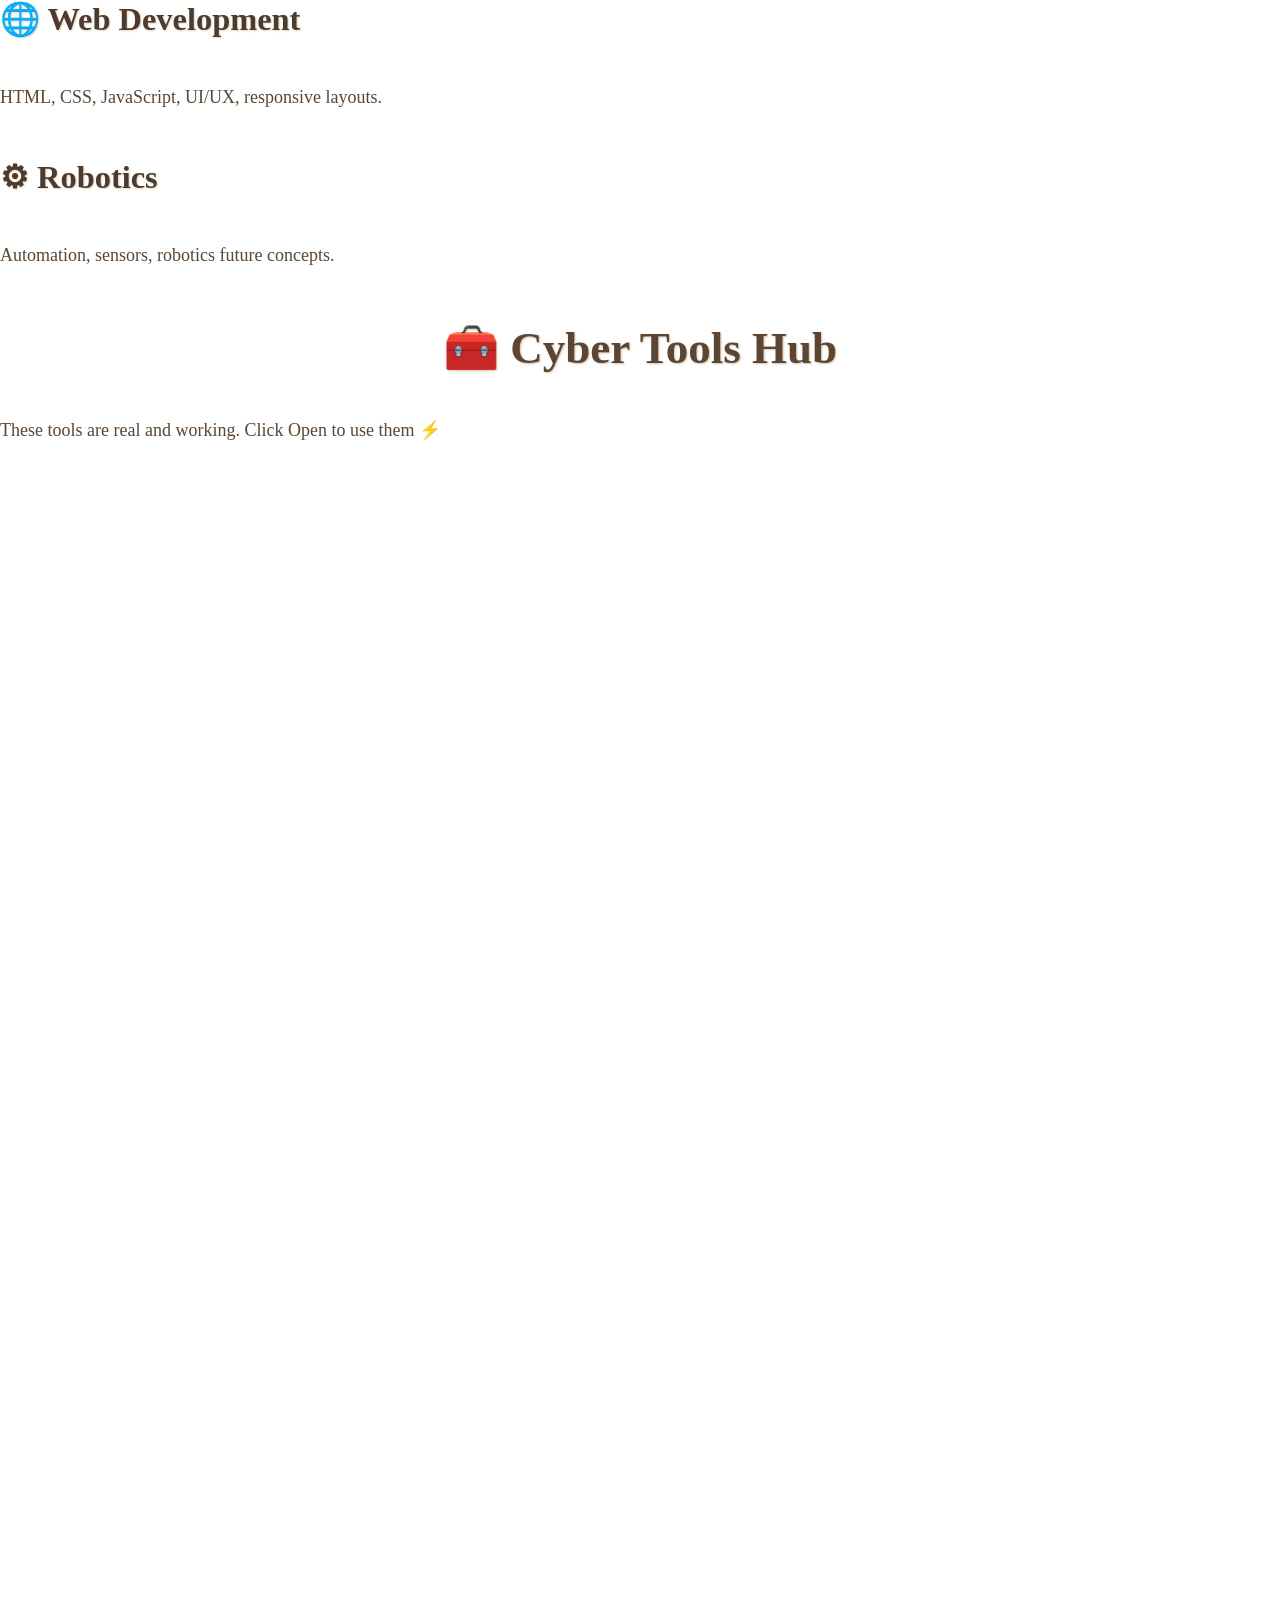
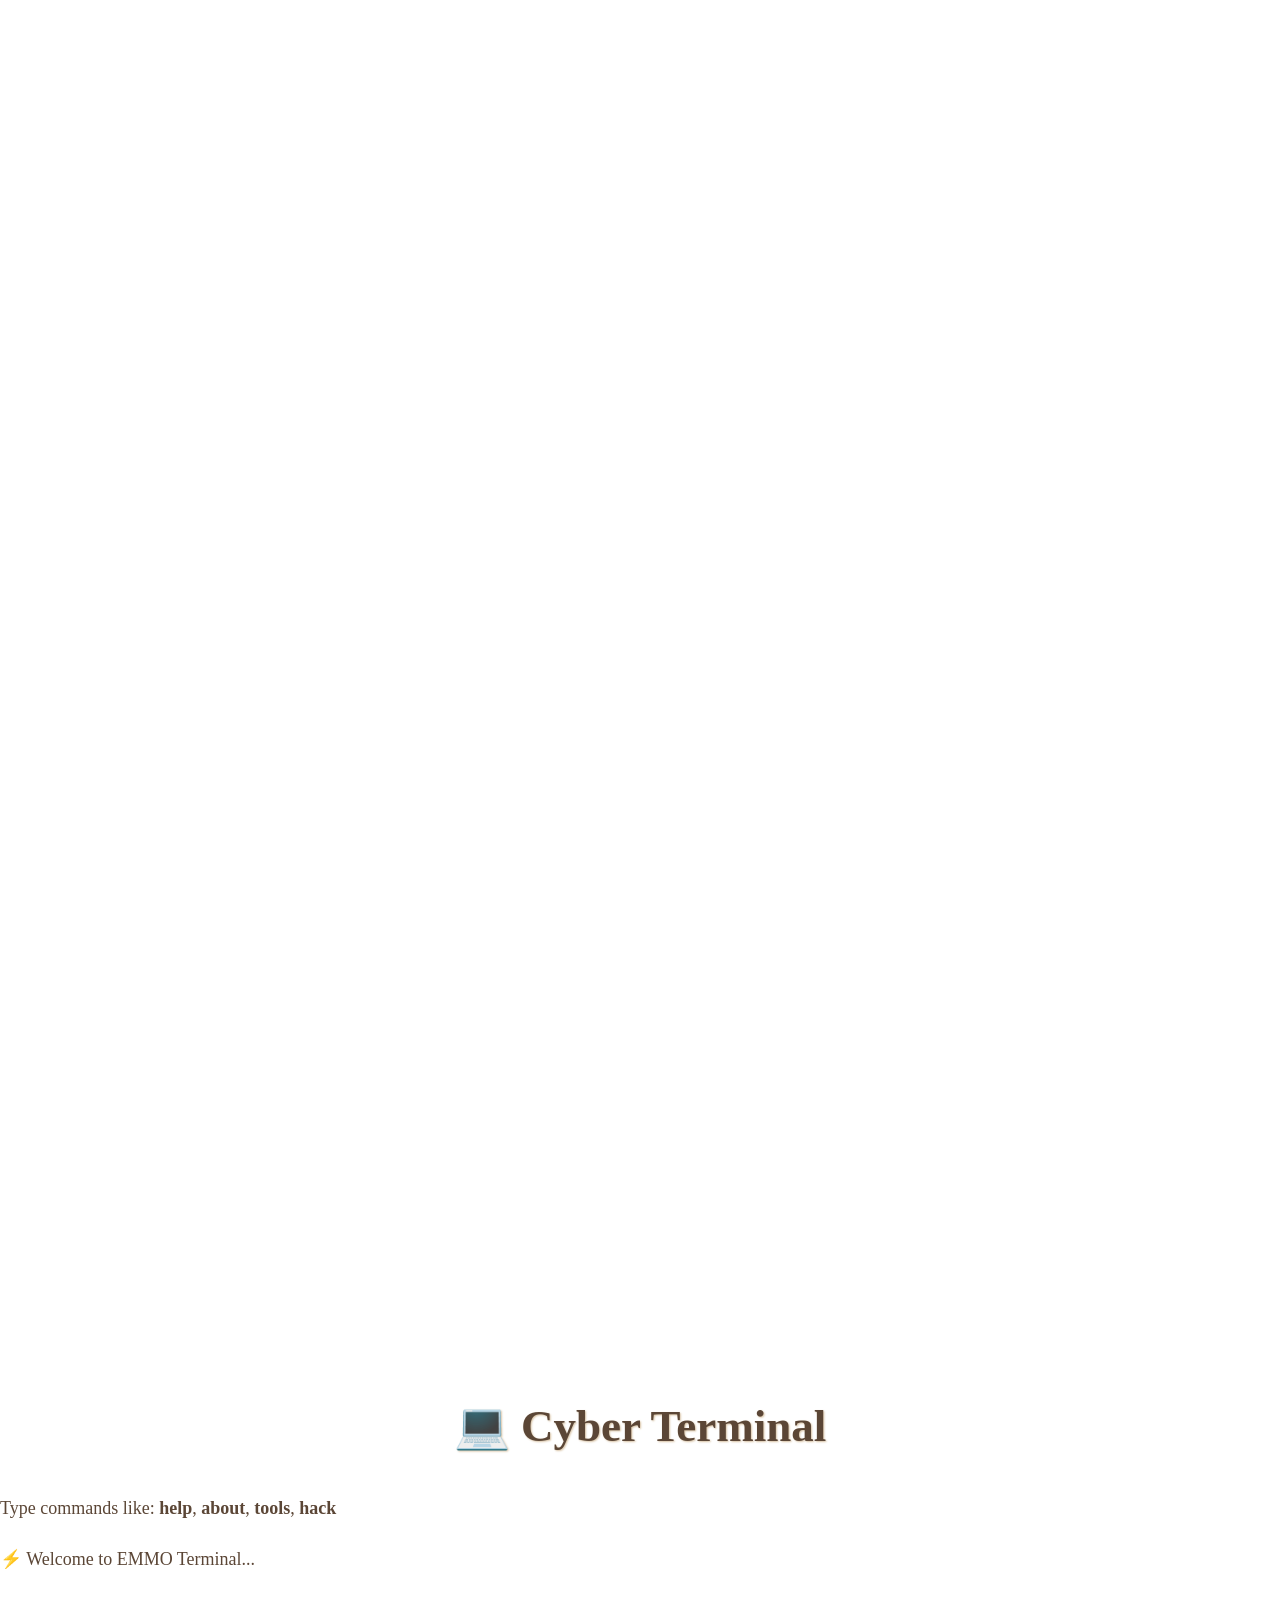
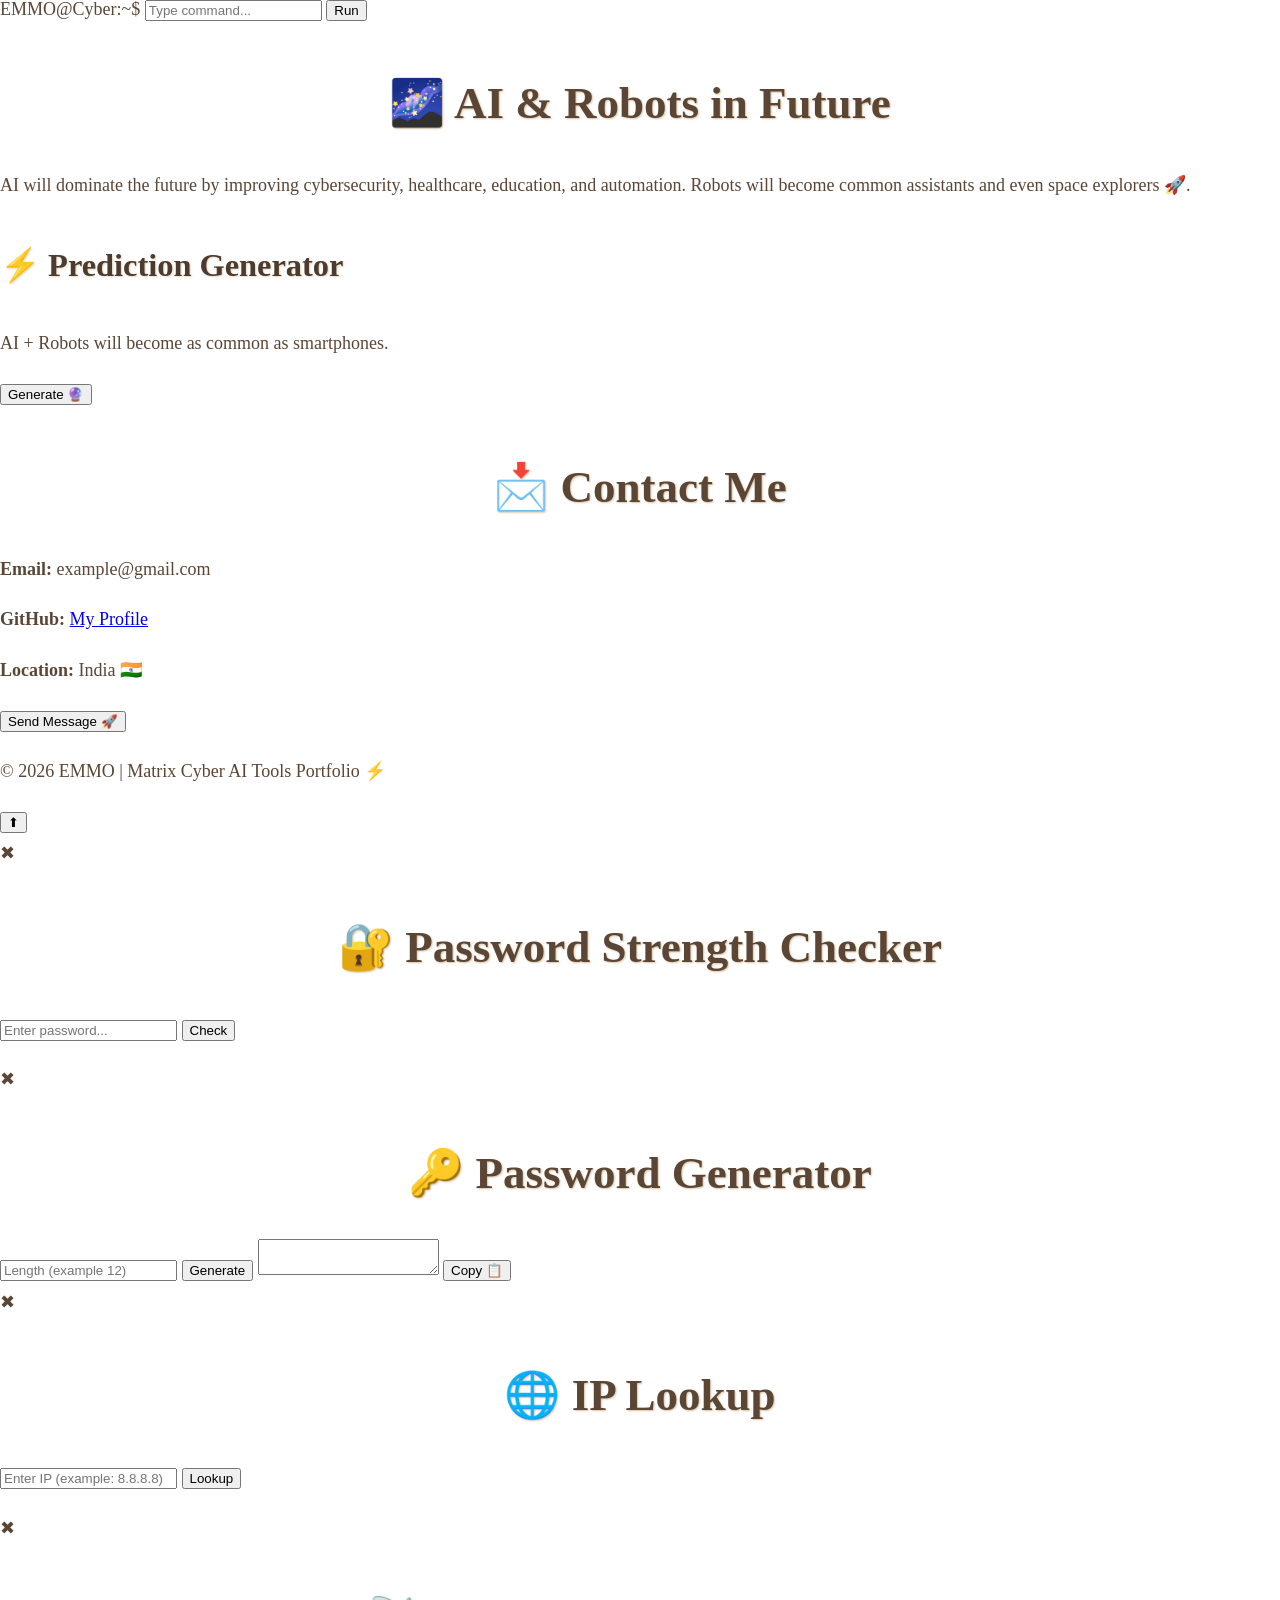
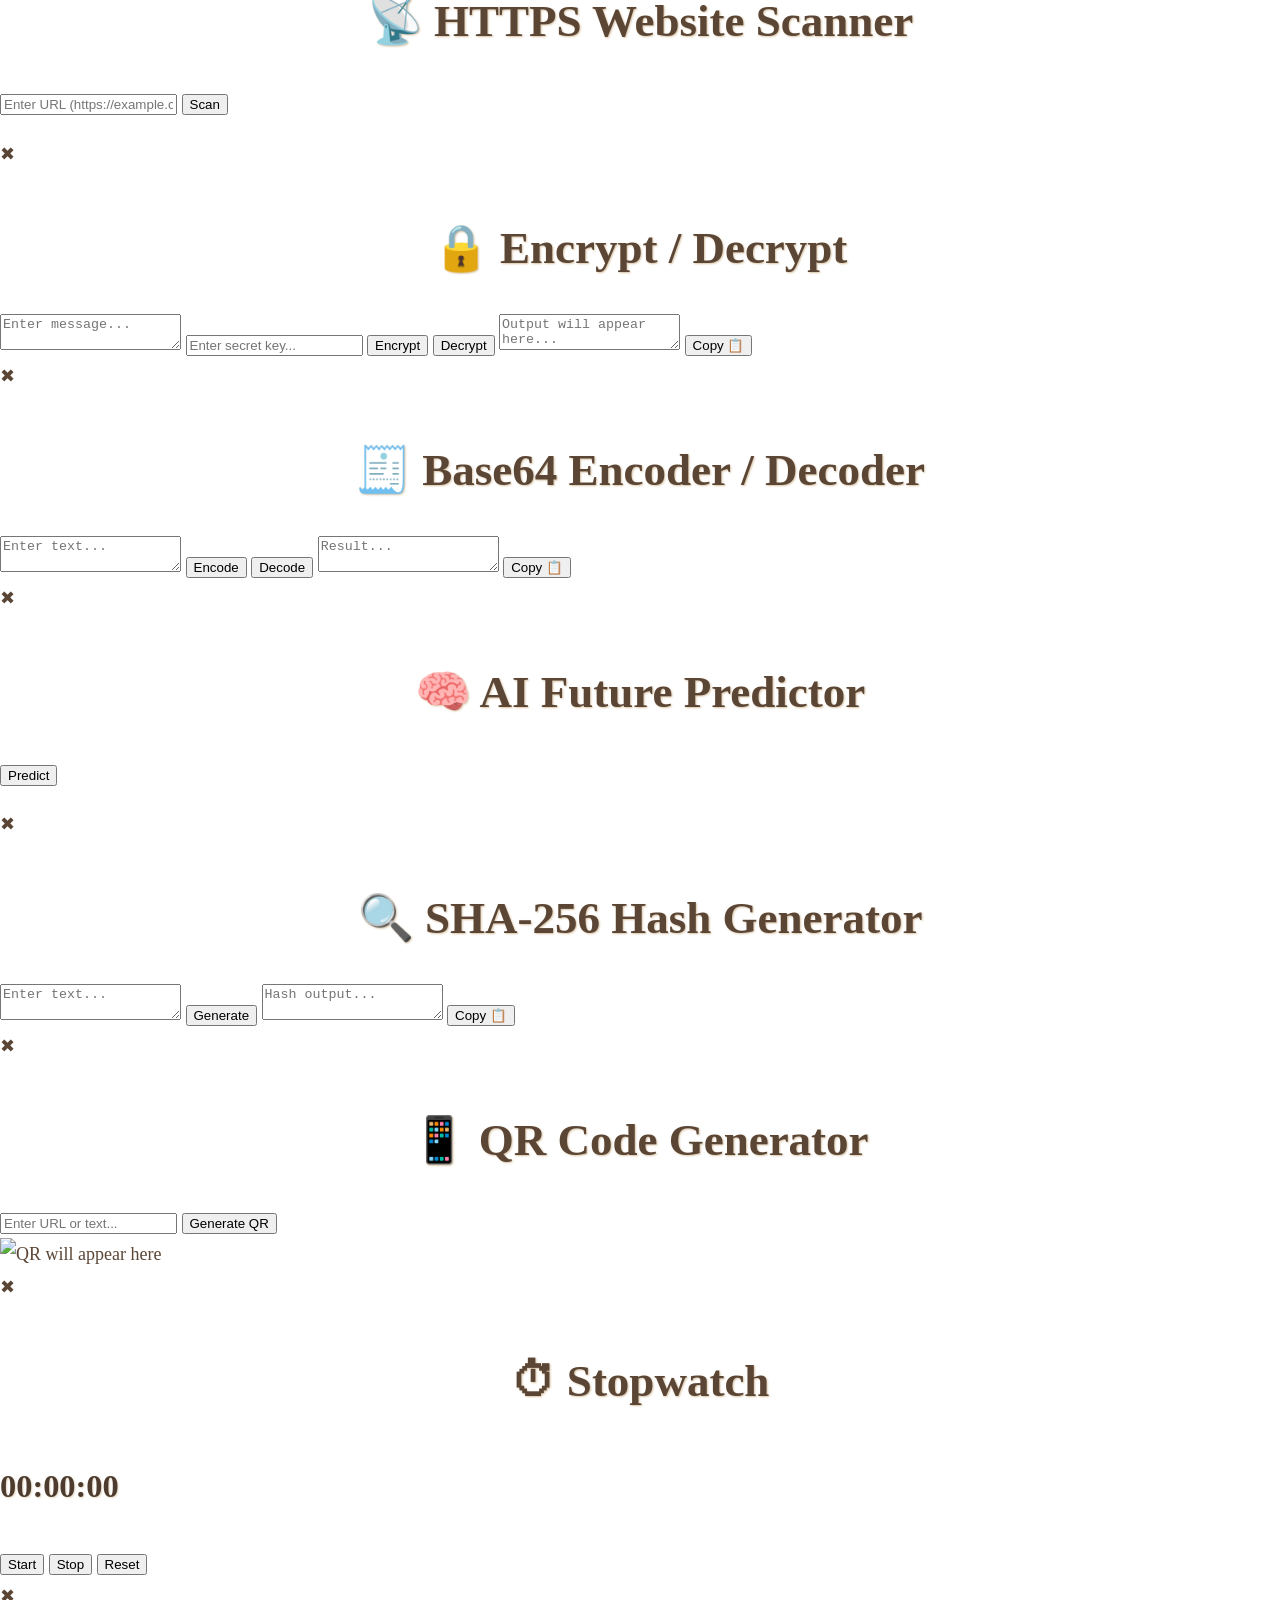
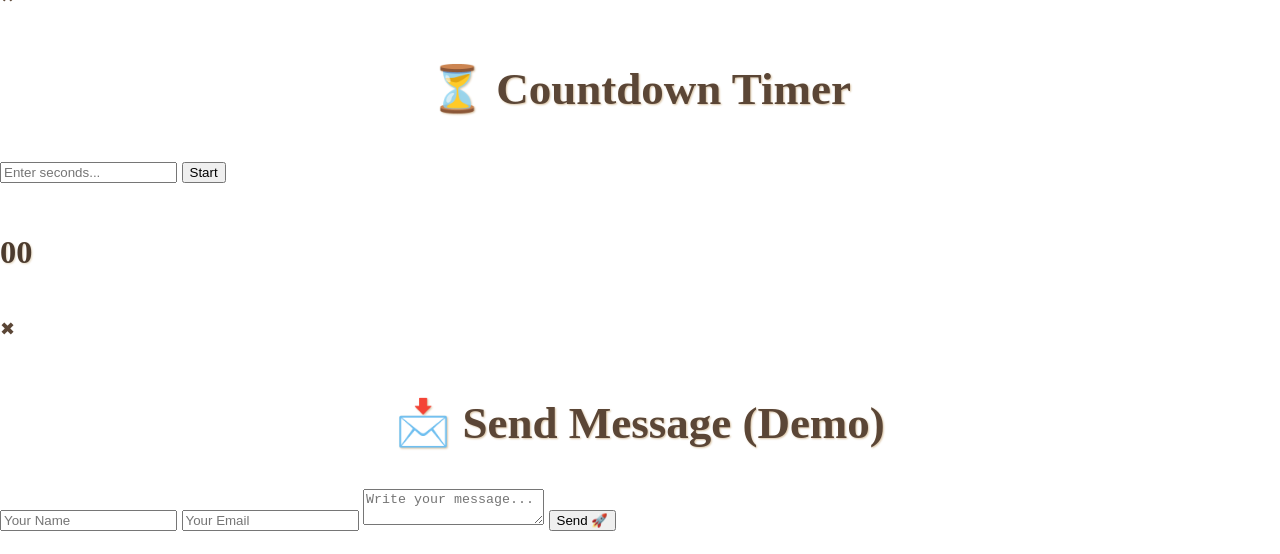
==== commit 7e906fae: "Update index.html" ====
--- a/index.html
+++ b/index.html
@@ -3,143 +3,410 @@
 <head>
   <meta charset="UTF-8" />
   <meta name="viewport" content="width=device-width, initial-scale=1.0" />
-  <title>Robots + AI | TechNova</title>
-  <link rel="stylesheet" href="assets/style.css" />
+
+  <title>EMMO | Cyber AI Matrix Tools</title>
+  <meta name="description" content="EMMO - Futuristic Cybersecurity, AI & Robotics Portfolio with Real Tools." />
+
+  <link rel="icon" href="https://cdn-icons-png.flaticon.com/512/4712/4712027.png">
+
+  <!-- Fonts -->
+  <link href="https://fonts.googleapis.com/css2?family=Orbitron:wght@400;600;800&family=Poppins:wght@300;400;600&display=swap" rel="stylesheet">
+
+  <!-- AOS -->
+  <link href="https://unpkg.com/aos@2.3.1/dist/aos.css" rel="stylesheet">
+
+  <link rel="stylesheet" href="style.css">
 </head>
+
 <body>
 
-  <!-- NAVBAR -->
+  <!-- Matrix Background -->
+  <canvas id="matrix"></canvas>
+
+  <!-- Preloader -->
+  <div id="preloader">
+    <div class="loader">
+      <span class="dot"></span>
+      <span class="dot"></span>
+      <span class="dot"></span>
+    </div>
+    <p>Loading Cyber Matrix...</p>
+  </div>
+
+  <!-- Navbar -->
   <header class="navbar">
-    <div class="container nav-inner">
-      <div class="logo">
-        ⚡ <span>TechNova</span>
-      </div>
-
-      <nav class="nav-links">
-        <a href="index.html">🏠 Home</a>
-        <a href="posts.html">📰 Posts</a>
-        <a href="tools.html">🧰 Tools</a>
-        <a href="about.html">👤 About</a>
-        <a href="contact.html">📩 Contact</a>
-      </nav>
-
-      <div class="nav-actions">
-        <a class="btn btn-primary" href="posts.html">📰 Back</a>
-      </div>
-    </div>
+    <div class="logo">⚡ EMMO</div>
+
+    <nav id="navMenu">
+      <a href="#home">Home</a>
+      <a href="#about">About</a>
+      <a href="#skills">Skills</a>
+      <a href="#tools">Tools</a>
+      <a href="#terminal">Terminal</a>
+      <a href="#future">Future</a>
+      <a href="#contact">Contact</a>
+    </nav>
+
+    <div class="menu-btn" id="menuBtn">☰</div>
   </header>
 
-  <section class="container post-layout">
-
-    <!-- MAIN POST -->
-    <article class="post-article reveal">
-      <h1>🤖 Robots + AI: The Rise of Smart Machines</h1>
-
-      <div class="post-info">
-        <span>👤 TechNova</span>
-        <span>📅 2026-04-02</span>
-        <span>⏳ 5 min read</span>
-        <span class="tag">Robotics</span>
-      </div>
-
+  <!-- Hero -->
+  <section id="home" class="hero">
+    <div class="hero-content" data-aos="fade-up">
+      <h1>🌌 Welcome to <span>EMMO</span></h1>
       <p>
-        Robots are no longer just machines that follow commands. With Artificial Intelligence,
-        robots are becoming smarter and more independent.
+        A futuristic world of <b>Cybersecurity</b> 🛡, <b>AI</b> 🤖, and <b>Robotics</b> ⚙.
+        Explore real cyber tools and advanced UI experience.
       </p>
 
-      <h2>🧠 1. How Robots Become Intelligent</h2>
-      <p>
-        Robots use sensors to collect data from the environment. AI processes that data and decides
-        what action should be taken.
-      </p>
-
-      <h2>📡 2. Sensors: The Eyes and Ears of Robots</h2>
-      <p>
-        Common robot sensors include:
-      </p>
-      <p>
-        👁️ Camera sensors (vision) <br>
-        🎤 Microphones (sound detection) <br>
-        🌡️ Temperature sensors <br>
-        📍 GPS sensors <br>
-        🤚 Touch sensors
-      </p>
-
-      <h2>⚡ 3. Robots in Real Life</h2>
-      <p>
-        Robots are already used in:
-      </p>
-      <p>
-        🏭 Factories (automation) <br>
-        🚗 Self-driving cars <br>
-        🏥 Hospitals (surgery assistance) <br>
-        🏠 Smart homes (cleaning robots) <br>
-        🚀 Space exploration
-      </p>
-
-      <h2>🌌 4. Future of Robotics</h2>
-      <p>
-        In the future, robots may become personal assistants. They may help elderly people,
-        manage smart cities, and perform dangerous jobs like disaster rescue.
-      </p>
-
-      <h2>🛡️ 5. Risks of Robots + AI</h2>
-      <p>
-        If robots become too intelligent, cybersecurity will become critical. Hackers could hack robots
-        and use them for harmful purposes. This is why AI safety is a serious topic.
-      </p>
-
-      <h2>🚀 Final Thoughts</h2>
-      <p>
-        Robots powered by AI will be one of the biggest inventions of human history.
-        The future is not coming — it is already here.
-      </p>
-
-      <div style="margin-top:18px; display:flex; gap:10px; flex-wrap:wrap;">
-        <button class="btn btn-ghost" data-like="robots-ai">🤍 Like</button>
-        <button class="btn btn-ghost" data-bookmark="robots-ai">📌 Save</button>
-        <button class="btn btn-primary" onclick="sharePost()">📤 Share</button>
-      </div>
-    </article>
-
-    <!-- SIDEBAR -->
-    <aside class="sidebar reveal">
-      <div class="side-card">
-        <h3>🤖 Robotics Tip</h3>
-        <p style="color:var(--muted); line-height:1.6;">
-          Robotics is not only hardware. AI is the brain, sensors are the eyes, and code is the language.
-        </p>
-      </div>
-
-      <div class="side-card">
-        <h3>🔥 Recommended</h3>
-        <a href="post-cybersecurity-basics.html">🔒 Cybersecurity Basics</a>
-        <a href="post-ai-future.html">🧠 AI in the Future</a>
-      </div>
-
-      <div class="side-card">
-        <h3>🧰 Useful Tool</h3>
-        <a href="tools.html">🔢 Text to Binary</a>
-      </div>
-    </aside>
-
-  </section>
-
-  <!-- FOOTER -->
-  <footer class="footer">
-    <div class="container">
-      <p>© 2026 <strong>TechNova</strong> ⚡ | Robots are the future workforce.</p>
-    </div>
+      <div class="hero-buttons">
+        <a href="#tools" class="btn">Open Tools ⚙️</a>
+        <a href="#terminal" class="btn-outline">Terminal 💻</a>
+      </div>
+    </div>
+
+    <div class="hero-glow"></div>
+  </section>
+
+  <!-- About -->
+  <section id="about" class="section glass">
+    <h2 data-aos="fade-right">👨‍💻 About Me</h2>
+    <p data-aos="fade-up">
+      Hi, I am <b>EMMO</b>. I love creating futuristic projects based on Cybersecurity,
+      Artificial Intelligence and Robotics. My dream is to build powerful tools and secure the future 🚀.
+    </p>
+  </section>
+
+  <!-- Skills -->
+  <section id="skills" class="section glass">
+    <h2 data-aos="fade-right">🔥 Skills</h2>
+
+    <div class="skills-grid">
+      <div class="skill-card" data-aos="zoom-in">
+        <h3>🛡 Cybersecurity</h3>
+        <p>Ethical hacking, security analysis, networking basics.</p>
+      </div>
+
+      <div class="skill-card" data-aos="zoom-in">
+        <h3>🤖 Artificial Intelligence</h3>
+        <p>Machine learning concepts, AI tools, future planning.</p>
+      </div>
+
+      <div class="skill-card" data-aos="zoom-in">
+        <h3>🌐 Web Development</h3>
+        <p>HTML, CSS, JavaScript, UI/UX, responsive layouts.</p>
+      </div>
+
+      <div class="skill-card" data-aos="zoom-in">
+        <h3>⚙ Robotics</h3>
+        <p>Automation, sensors, robotics future concepts.</p>
+      </div>
+    </div>
+  </section>
+
+  <!-- Tools -->
+  <section id="tools" class="section glass">
+    <h2 data-aos="fade-right">🧰 Cyber Tools Hub</h2>
+    <p data-aos="fade-up">These tools are real and working. Click Open to use them ⚡</p>
+
+    <div class="tools-grid">
+
+      <div class="tool-card" data-aos="flip-left">
+        <h3>🔐 Password Strength</h3>
+        <p>Check password security instantly.</p>
+        <button class="tool-btn" onclick="openModal('passModal')">Open</button>
+      </div>
+
+      <div class="tool-card" data-aos="flip-left">
+        <h3>🔑 Password Generator</h3>
+        <p>Create strong random passwords.</p>
+        <button class="tool-btn" onclick="openModal('genPassModal')">Open</button>
+      </div>
+
+      <div class="tool-card" data-aos="flip-left">
+        <h3>🌐 IP Lookup</h3>
+        <p>Find IP location and ISP details.</p>
+        <button class="tool-btn" onclick="openModal('ipModal')">Open</button>
+      </div>
+
+      <div class="tool-card" data-aos="flip-left">
+        <h3>📡 HTTPS Website Scanner</h3>
+        <p>Check if website is secure or not.</p>
+        <button class="tool-btn" onclick="openModal('scanModal')">Open</button>
+      </div>
+
+      <div class="tool-card" data-aos="flip-left">
+        <h3>🔒 Encrypt / Decrypt</h3>
+        <p>Encrypt secret messages with key.</p>
+        <button class="tool-btn" onclick="openModal('encModal')">Open</button>
+      </div>
+
+      <div class="tool-card" data-aos="flip-left">
+        <h3>🧾 Base64 Encoder</h3>
+        <p>Encode or decode text in Base64.</p>
+        <button class="tool-btn" onclick="openModal('baseModal')">Open</button>
+      </div>
+
+      <div class="tool-card" data-aos="flip-left">
+        <h3>🧠 AI Future Predictor</h3>
+        <p>Predict AI future randomly.</p>
+        <button class="tool-btn" onclick="openModal('aiModal')">Open</button>
+      </div>
+
+      <div class="tool-card" data-aos="flip-left">
+        <h3>🔍 SHA-256 Hash Generator</h3>
+        <p>Generate hash for any text.</p>
+        <button class="tool-btn" onclick="openModal('hashModal')">Open</button>
+      </div>
+
+      <div class="tool-card" data-aos="flip-left">
+        <h3>📱 QR Code Generator</h3>
+        <p>Create QR code from text/URL.</p>
+        <button class="tool-btn" onclick="openModal('qrModal')">Open</button>
+      </div>
+
+      <div class="tool-card" data-aos="flip-left">
+        <h3>⏱ Stopwatch</h3>
+        <p>Simple working stopwatch.</p>
+        <button class="tool-btn" onclick="openModal('stopModal')">Open</button>
+      </div>
+
+      <div class="tool-card" data-aos="flip-left">
+        <h3>⏳ Countdown Timer</h3>
+        <p>Start timer in seconds.</p>
+        <button class="tool-btn" onclick="openModal('timerModal')">Open</button>
+      </div>
+
+      <div class="tool-card" data-aos="flip-left">
+        <h3>🎯 Random Cyber Tip</h3>
+        <p>Get instant cybersecurity advice.</p>
+        <button class="tool-btn" onclick="showTip()">Generate</button>
+      </div>
+
+    </div>
+  </section>
+
+  <!-- Terminal -->
+  <section id="terminal" class="section glass">
+    <h2 data-aos="fade-right">💻 Cyber Terminal</h2>
+    <p data-aos="fade-up">Type commands like: <b>help</b>, <b>about</b>, <b>tools</b>, <b>hack</b></p>
+
+    <div class="terminal-box" data-aos="zoom-in">
+      <div class="terminal-output" id="terminalOutput">
+        <p>⚡ Welcome to EMMO Terminal...</p>
+      </div>
+
+      <div class="terminal-input-area">
+        <span class="terminal-prefix">EMMO@Cyber:~$</span>
+        <input type="text" id="terminalInput" placeholder="Type command..." />
+        <button class="btn terminal-btn" onclick="runCommand()">Run</button>
+      </div>
+    </div>
+  </section>
+
+  <!-- Future -->
+  <section id="future" class="section glass">
+    <h2 data-aos="fade-right">🌌 AI & Robots in Future</h2>
+    <p data-aos="fade-up">
+      AI will dominate the future by improving cybersecurity, healthcare, education, and automation.
+      Robots will become common assistants and even space explorers 🚀.
+    </p>
+
+    <div class="future-box" data-aos="zoom-in">
+      <h3>⚡ Prediction Generator</h3>
+      <p id="predictionText">AI + Robots will become as common as smartphones.</p>
+      <button class="btn" onclick="generatePrediction()">Generate 🔮</button>
+    </div>
+  </section>
+
+  <!-- Contact -->
+  <section id="contact" class="section glass">
+    <h2 data-aos="fade-right">📩 Contact Me</h2>
+
+    <div class="contact-box" data-aos="fade-up">
+      <p><b>Email:</b> example@gmail.com</p>
+      <p><b>GitHub:</b> <a href="https://github.com/saanviaesthetics2013-coder" target="_blank">My Profile</a></p>
+      <p><b>Location:</b> India 🇮🇳</p>
+
+      <button class="btn" onclick="openModal('msgModal')">Send Message 🚀</button>
+    </div>
+  </section>
+
+  <!-- Footer -->
+  <footer>
+    <p>© 2026 EMMO | Matrix Cyber AI Tools Portfolio ⚡</p>
   </footer>
 
-  <!-- SCROLL TOP -->
-  <div class="scroll-top" id="scrollTopBtn">
-    <button class="btn btn-primary">⬆ Top</button>
-  </div>
-
-  <script src="assets/script.js"></script>
+  <!-- Back to Top -->
+  <button id="topBtn">⬆</button>
+
+  <!-- ===================== MODALS ===================== -->
+
+  <!-- Password Strength -->
+  <div class="modal" id="passModal">
+    <div class="modal-content">
+      <span class="close" onclick="closeModal('passModal')">✖</span>
+      <h2>🔐 Password Strength Checker</h2>
+      <input type="text" id="passwordInput" placeholder="Enter password..." />
+      <button class="btn" onclick="checkPassword()">Check</button>
+      <p id="passResult"></p>
+    </div>
+  </div>
+
+  <!-- Password Generator -->
+  <div class="modal" id="genPassModal">
+    <div class="modal-content">
+      <span class="close" onclick="closeModal('genPassModal')">✖</span>
+      <h2>🔑 Password Generator</h2>
+      <input type="number" id="passLen" placeholder="Length (example 12)" />
+      <button class="btn" onclick="generatePassword()">Generate</button>
+      <textarea id="genPassOut" readonly></textarea>
+      <button class="btn-outline" onclick="copyText('genPassOut')">Copy 📋</button>
+    </div>
+  </div>
+
+  <!-- IP Lookup -->
+  <div class="modal" id="ipModal">
+    <div class="modal-content">
+      <span class="close" onclick="closeModal('ipModal')">✖</span>
+      <h2>🌐 IP Lookup</h2>
+      <input type="text" id="ipInput" placeholder="Enter IP (example: 8.8.8.8)" />
+      <button class="btn" onclick="lookupIP()">Lookup</button>
+      <pre id="ipResult"></pre>
+    </div>
+  </div>
+
+  <!-- HTTPS Scanner -->
+  <div class="modal" id="scanModal">
+    <div class="modal-content">
+      <span class="close" onclick="closeModal('scanModal')">✖</span>
+      <h2>📡 HTTPS Website Scanner</h2>
+      <input type="text" id="scanInput" placeholder="Enter URL (https://example.com)" />
+      <button class="btn" onclick="scanWebsite()">Scan</button>
+      <p id="scanResult"></p>
+    </div>
+  </div>
+
+  <!-- Encrypt Decrypt -->
+  <div class="modal" id="encModal">
+    <div class="modal-content">
+      <span class="close" onclick="closeModal('encModal')">✖</span>
+      <h2>🔒 Encrypt / Decrypt</h2>
+
+      <textarea id="encText" placeholder="Enter message..."></textarea>
+      <input type="text" id="encKey" placeholder="Enter secret key..." />
+
+      <button class="btn" onclick="encryptText()">Encrypt</button>
+      <button class="btn-outline" onclick="decryptText()">Decrypt</button>
+
+      <textarea id="encOutput" readonly placeholder="Output will appear here..."></textarea>
+      <button class="btn-outline" onclick="copyText('encOutput')">Copy 📋</button>
+    </div>
+  </div>
+
+  <!-- Base64 -->
+  <div class="modal" id="baseModal">
+    <div class="modal-content">
+      <span class="close" onclick="closeModal('baseModal')">✖</span>
+      <h2>🧾 Base64 Encoder / Decoder</h2>
+
+      <textarea id="baseInput" placeholder="Enter text..."></textarea>
+      <button class="btn" onclick="encodeBase64()">Encode</button>
+      <button class="btn-outline" onclick="decodeBase64()">Decode</button>
+
+      <textarea id="baseOutput" readonly placeholder="Result..."></textarea>
+      <button class="btn-outline" onclick="copyText('baseOutput')">Copy 📋</button>
+    </div>
+  </div>
+
+  <!-- AI Predictor -->
+  <div class="modal" id="aiModal">
+    <div class="modal-content">
+      <span class="close" onclick="closeModal('aiModal')">✖</span>
+      <h2>🧠 AI Future Predictor</h2>
+      <button class="btn" onclick="aiPredict()">Predict</button>
+      <p id="aiResult"></p>
+    </div>
+  </div>
+
+  <!-- Hash Generator -->
+  <div class="modal" id="hashModal">
+    <div class="modal-content">
+      <span class="close" onclick="closeModal('hashModal')">✖</span>
+      <h2>🔍 SHA-256 Hash Generator</h2>
+
+      <textarea id="hashInput" placeholder="Enter text..."></textarea>
+      <button class="btn" onclick="generateHash()">Generate</button>
+
+      <textarea id="hashOutput" readonly placeholder="Hash output..."></textarea>
+      <button class="btn-outline" onclick="copyText('hashOutput')">Copy 📋</button>
+    </div>
+  </div>
+
+  <!-- QR Generator -->
+  <div class="modal" id="qrModal">
+    <div class="modal-content">
+      <span class="close" onclick="closeModal('qrModal')">✖</span>
+      <h2>📱 QR Code Generator</h2>
+
+      <input type="text" id="qrInput" placeholder="Enter URL or text..." />
+      <button class="btn" onclick="generateQR()">Generate QR</button>
+
+      <div class="qr-box">
+        <img id="qrImage" alt="QR will appear here">
+      </div>
+    </div>
+  </div>
+
+  <!-- Stopwatch -->
+  <div class="modal" id="stopModal">
+    <div class="modal-content">
+      <span class="close" onclick="closeModal('stopModal')">✖</span>
+      <h2>⏱ Stopwatch</h2>
+
+      <h3 id="stopwatchDisplay">00:00:00</h3>
+
+      <button class="btn" onclick="startStopwatch()">Start</button>
+      <button class="btn-outline" onclick="stopStopwatch()">Stop</button>
+      <button class="btn-outline" onclick="resetStopwatch()">Reset</button>
+    </div>
+  </div>
+
+  <!-- Timer -->
+  <div class="modal" id="timerModal">
+    <div class="modal-content">
+      <span class="close" onclick="closeModal('timerModal')">✖</span>
+      <h2>⏳ Countdown Timer</h2>
+
+      <input type="number" id="timerSeconds" placeholder="Enter seconds..." />
+      <button class="btn" onclick="startTimer()">Start</button>
+
+      <h3 id="timerDisplay">00</h3>
+    </div>
+  </div>
+
+  <!-- Message -->
+  <div class="modal" id="msgModal">
+    <div class="modal-content">
+      <span class="close" onclick="closeModal('msgModal')">✖</span>
+      <h2>📩 Send Message (Demo)</h2>
+
+      <input type="text" id="nameMsg" placeholder="Your Name" />
+      <input type="email" id="emailMsg" placeholder="Your Email" />
+      <textarea id="textMsg" placeholder="Write your message..."></textarea>
+
+      <button class="btn" onclick="fakeSend()">Send 🚀</button>
+      <p id="msgResult"></p>
+    </div>
+  </div>
+
+  <!-- JS -->
+  <script src="script.js"></script>
+
+  <!-- AOS -->
+  <script src="https://unpkg.com/aos@2.3.1/dist/aos.js"></script>
   <script>
-    initPostButtons("robots-ai");
+    AOS.init({ duration: 1000 });
   </script>
 
 </body>
--- a/style.css
+++ b/style.css
@@ -0,0 +1,142 @@
+/* --- Body & Background --- */
+body {
+    font-family: 'Georgia', 'Times New Roman', serif;
+    background-color: #ffffff; 
+    color: #5b4636; 
+    line-height: 1.8;
+    margin: 0;
+    padding: 0;
+    font-size: 18px; 
+    transition: background 0.5s, color 0.5s;
+}
+
+/* --- Header --- */
+header {
+    background-color: #d8c3a5;
+    color: #3e2f1c;
+    text-align: center;
+    font-size: 3em; 
+    font-weight: bold;
+    padding: 40px 0;
+    box-shadow: 0 10px 20px rgba(0,0,0,0.2);
+    border-bottom: 2px solid #c0a77f;
+    transition: transform 0.3s, box-shadow 0.3s;
+}
+header:hover {
+    transform: scale(1.02);
+    box-shadow: 0 12px 25px rgba(0,0,0,0.25);
+}
+
+/* --- Navbar --- */
+nav {
+    background-color: #c0a77f; 
+    padding: 15px 0;
+    text-align: center;
+    box-shadow: 0 4px 10px rgba(0,0,0,0.15);
+}
+nav a {
+    color: #3e2f1c;
+    text-decoration: none;
+    margin: 0 20px;
+    font-weight: bold;
+    font-size: 1.2em; 
+    transition: color 0.3s, text-shadow 0.3s;
+}
+nav a:hover { 
+    color: #8b5e3c; 
+    text-shadow: 0 0 6px #8b5e3c;
+}
+
+/* --- Main Content --- */
+main {
+    max-width: 1000px;
+    margin: 40px auto;
+    padding: 0 40px;
+    font-size: 1.2em; 
+}
+
+/* --- Headings --- */
+h2 { 
+    text-align:center; 
+    margin-bottom:25px; 
+    font-size: 2.5em; 
+    text-shadow: 1px 1px 2px #d8c3a5;
+}
+h3 { 
+    margin-top:35px; 
+    color:#4C3B2E; 
+    font-size: 1.8em; 
+    text-shadow: 1px 1px 2px #e3d6c0;
+}
+
+/* --- Search Box --- */
+.search-box {
+    margin: 25px 0;
+    text-align: center;
+}
+.search-box input {
+    width: 80%;
+    padding: 12px;
+    border-radius: 12px;
+    border: 1px solid #ccc;
+    font-size: 1.2em;
+    background: #fff8f0;
+    color: #5b4636;
+    box-shadow: 0 4px 12px rgba(0,0,0,0.1);
+    transition: box-shadow 0.3s, transform 0.3s;
+}
+.search-box input:focus {
+    box-shadow: 0 6px 18px rgba(0,0,0,0.2);
+    transform: scale(1.02);
+}
+
+/* --- Tool Cards --- */
+.tool-list {
+    list-style: none;
+    padding: 0;
+    display: flex;
+    flex-wrap: wrap;
+    gap: 25px;
+    justify-content: center;
+}
+
+.tool-list li {
+    background: #f7f1e3;
+    border-radius: 16px;
+    box-shadow: 0 8px 15px rgba(0,0,0,0.15);
+    padding: 25px;
+    margin: 10px;
+    transition: transform 0.4s, box-shadow 0.4s;
+    text-align: center;
+    width: 270px;
+}
+.tool-list li:hover {
+    transform: translateY(-10px) rotateX(2deg);
+    box-shadow: 0 15px 25px rgba(0,0,0,0.25);
+}
+
+.tool-list li a {
+    text-decoration: none;
+    color: #5b4636;
+    font-weight: bold;
+    font-size: 1.2em;
+    display: block;
+    margin-bottom: 10px;
+    transition: text-shadow 0.3s;
+}
+.tool-list li a:hover { 
+    text-shadow: 0 0 8px #8b5e3c; 
+}
+
+.tool-list li p {
+    font-size: 1em;
+    color: #6b5843;
+    margin-top: 8px;
+}
+
+/* --- Responsive --- */
+@media (max-width: 600px) {
+    .tool-list { flex-direction: column; align-items: center; }
+    .tool-list li { width: 95%; }
+    .search-box input { width: 95%; }
+}
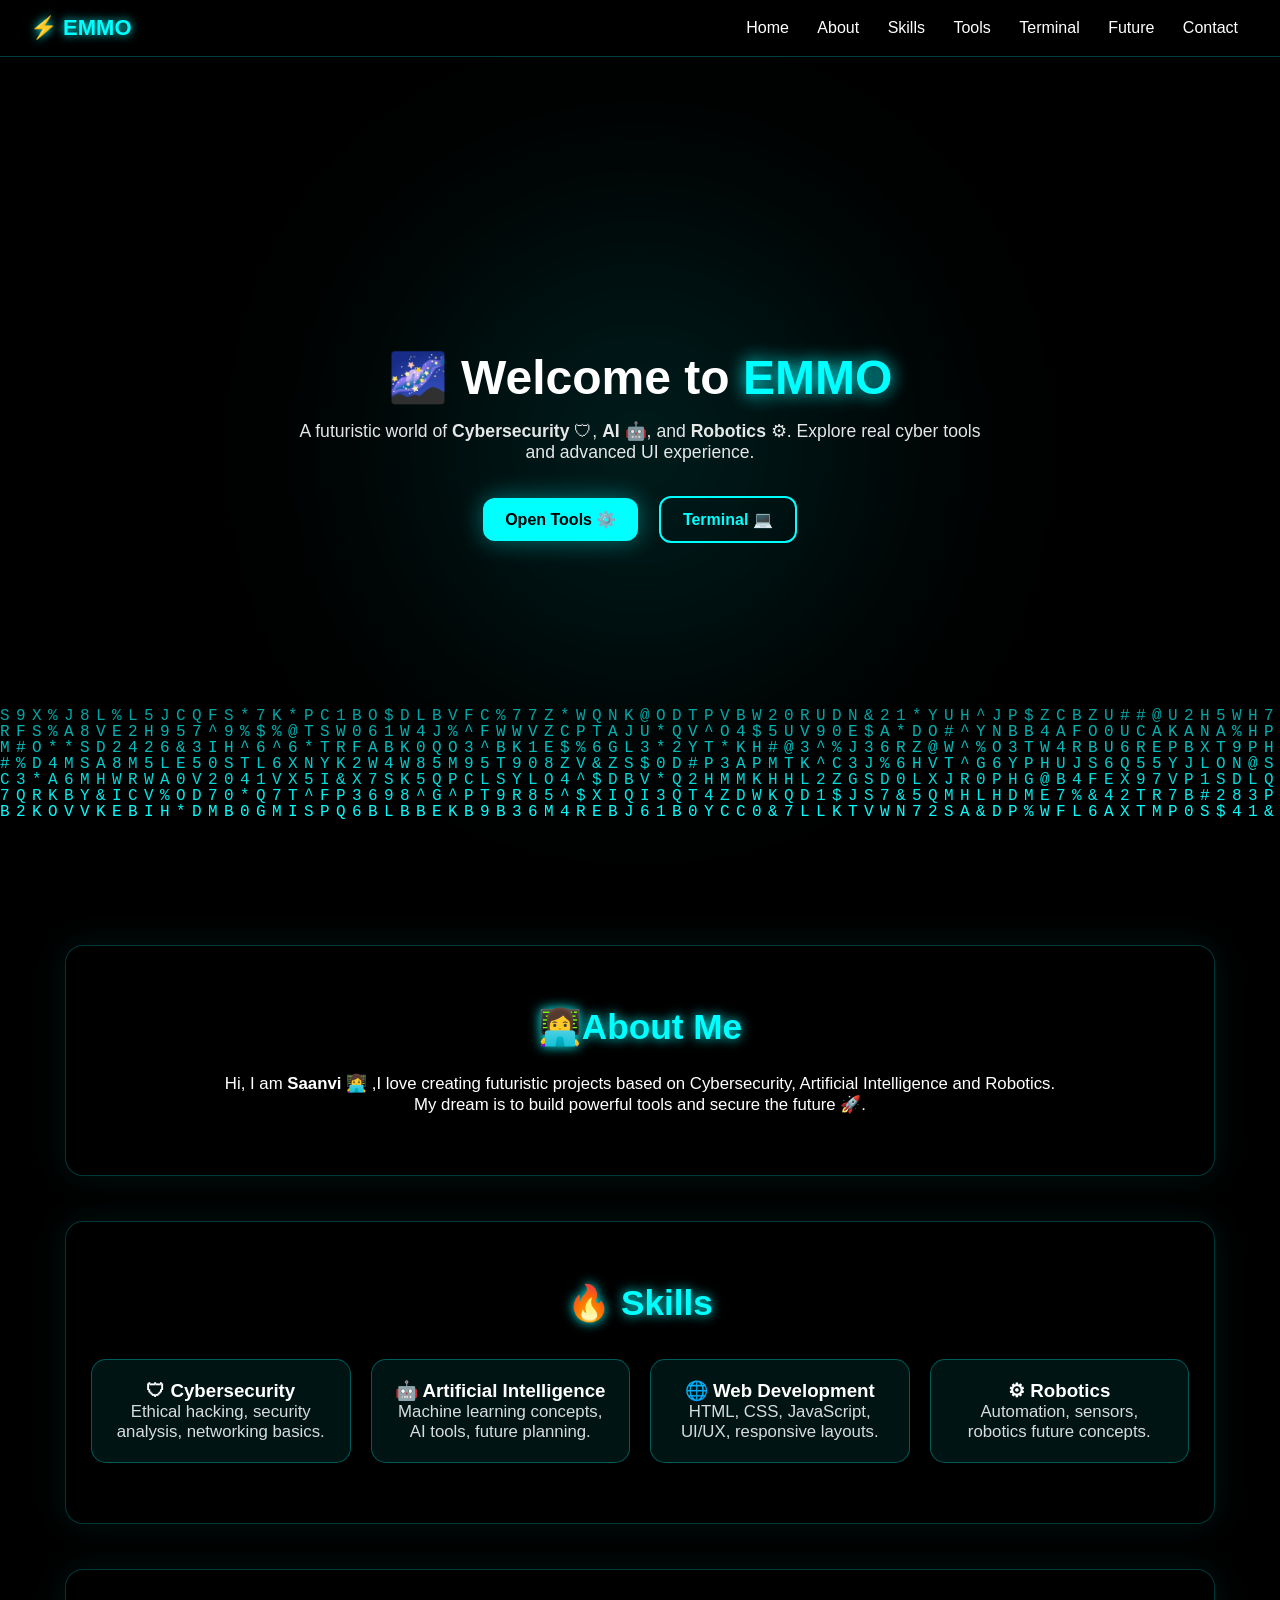
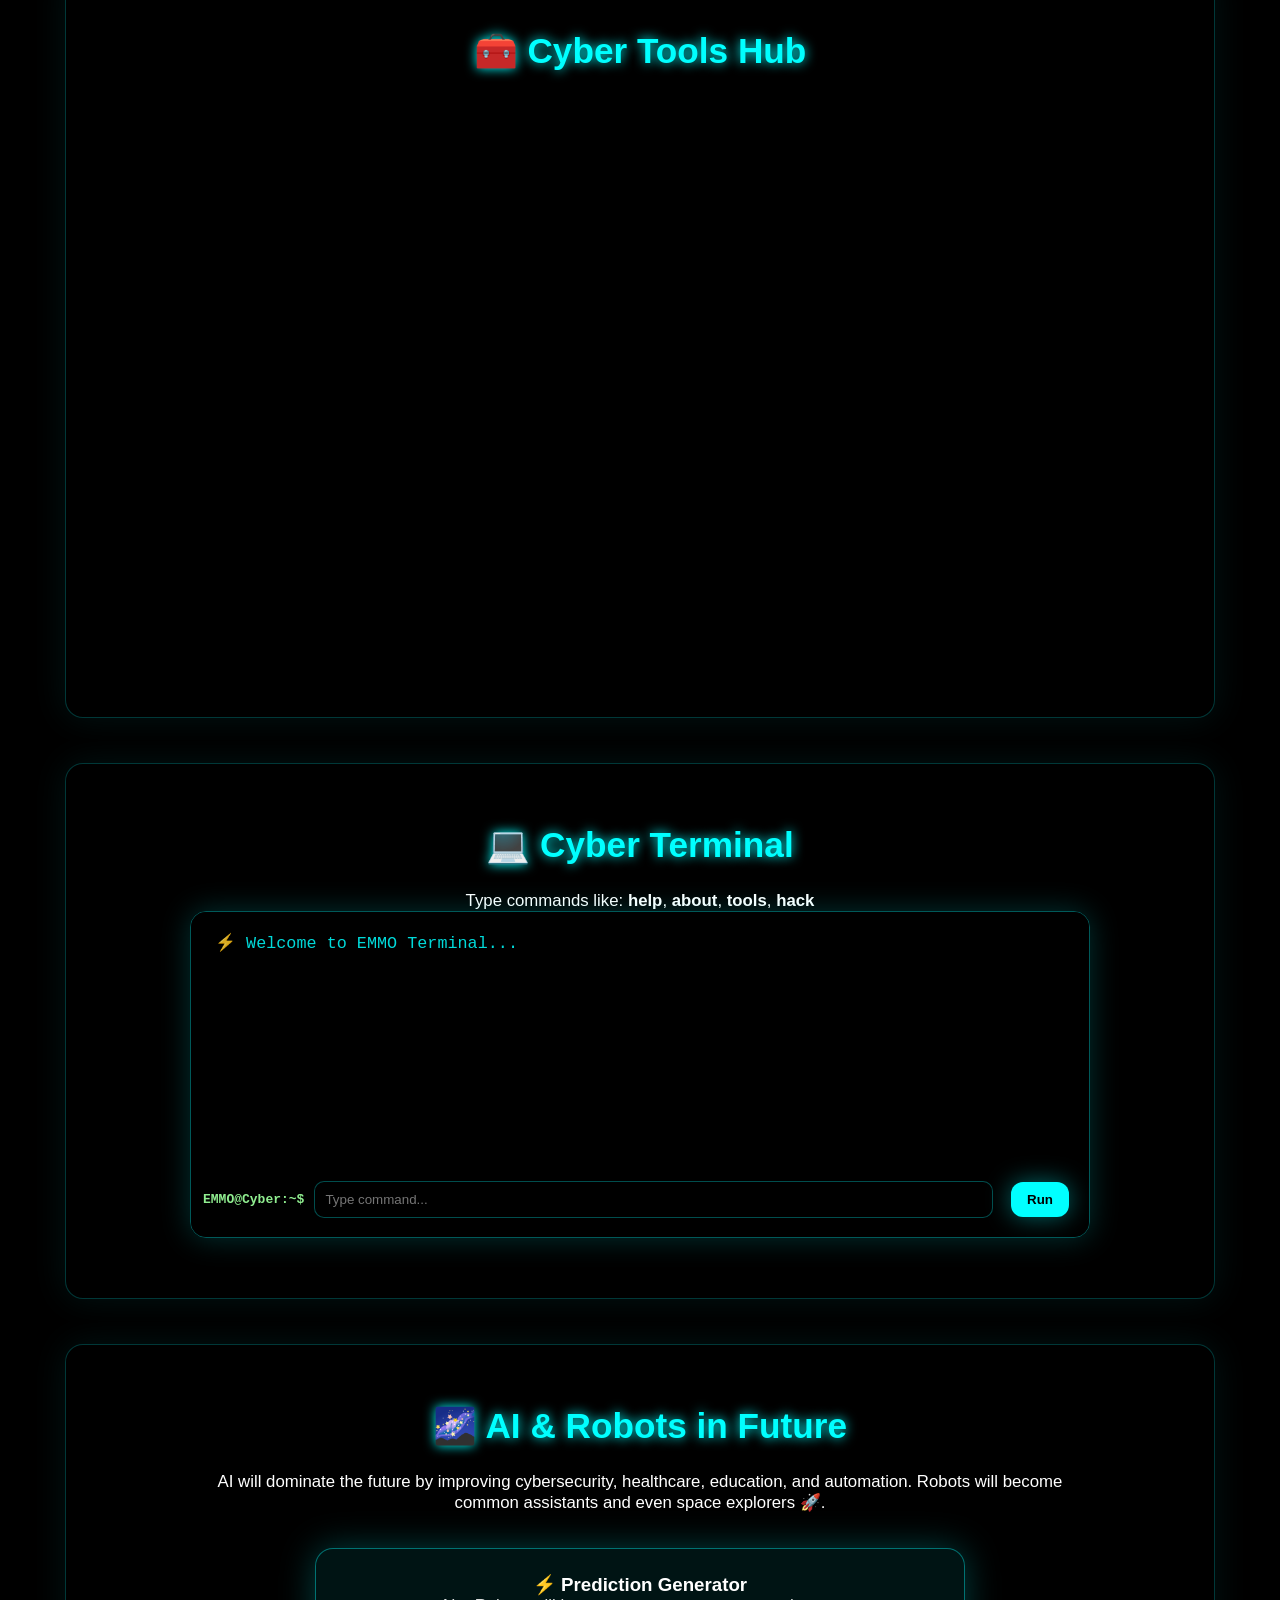
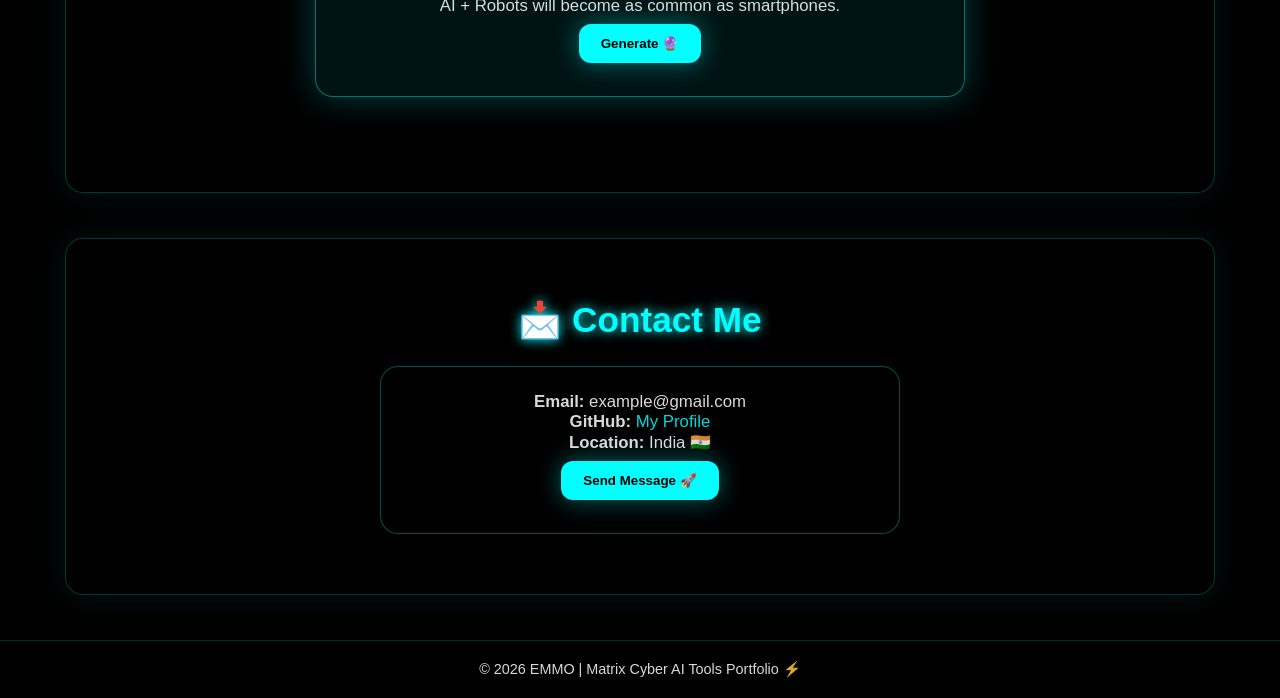
==== commit 2a3d0c0b: "Update index.html" ====
--- a/index.html
+++ b/index.html
@@ -70,9 +70,9 @@
 
   <!-- About -->
   <section id="about" class="section glass">
-    <h2 data-aos="fade-right">👨‍💻 About Me</h2>
+    <h2 data-aos="fade-right"> 👩‍💻About Me</h2>
     <p data-aos="fade-up">
-      Hi, I am <b>EMMO</b>. I love creating futuristic projects based on Cybersecurity,
+      Hi, I am <b>Saanvi</b> 👩‍💻 ,I love creating futuristic projects based on Cybersecurity,
       Artificial Intelligence and Robotics. My dream is to build powerful tools and secure the future 🚀.
     </p>
   </section>
--- a/style.css
+++ b/style.css
@@ -1,142 +1,492 @@
-/* --- Body & Background --- */
+* {
+  margin: 0;
+  padding: 0;
+  box-sizing: border-box;
+  scroll-behavior: smooth;
+}
+
 body {
-    font-family: 'Georgia', 'Times New Roman', serif;
-    background-color: #ffffff; 
-    color: #5b4636; 
-    line-height: 1.8;
-    margin: 0;
-    padding: 0;
-    font-size: 18px; 
-    transition: background 0.5s, color 0.5s;
-}
-
-/* --- Header --- */
-header {
-    background-color: #d8c3a5;
-    color: #3e2f1c;
+  font-family: "Poppins", sans-serif;
+  background: black;
+  color: white;
+  overflow-x: hidden;
+}
+
+/* MATRIX */
+#matrix {
+  position: fixed;
+  top: 0;
+  left: 0;
+  width: 100%;
+  height: 100%;
+  z-index: -5;
+  background: black;
+}
+
+/* PRELOADER */
+#preloader {
+  position: fixed;
+  inset: 0;
+  background: black;
+  display: flex;
+  flex-direction: column;
+  justify-content: center;
+  align-items: center;
+  z-index: 9999;
+}
+
+.loader {
+  display: flex;
+  gap: 10px;
+  margin-bottom: 15px;
+}
+
+.dot {
+  width: 15px;
+  height: 15px;
+  border-radius: 50%;
+  background: cyan;
+  animation: bounce 0.6s infinite alternate;
+}
+
+.dot:nth-child(2) { animation-delay: 0.2s; }
+.dot:nth-child(3) { animation-delay: 0.4s; }
+
+@keyframes bounce {
+  from { transform: translateY(0px); }
+  to { transform: translateY(-15px); }
+}
+
+/* NAVBAR */
+.navbar {
+  position: fixed;
+  width: 100%;
+  top: 0;
+  left: 0;
+  padding: 15px 30px;
+  display: flex;
+  justify-content: space-between;
+  align-items: center;
+  background: rgba(0, 0, 0, 0.65);
+  backdrop-filter: blur(12px);
+  z-index: 1000;
+  border-bottom: 1px solid rgba(0, 255, 255, 0.25);
+}
+
+.logo {
+  font-family: "Orbitron", sans-serif;
+  font-size: 22px;
+  font-weight: 800;
+  color: cyan;
+  text-shadow: 0 0 10px cyan;
+}
+
+nav a {
+  margin: 0 12px;
+  text-decoration: none;
+  color: white;
+  font-weight: 500;
+  transition: 0.3s;
+}
+
+nav a:hover {
+  color: cyan;
+  text-shadow: 0 0 10px cyan;
+}
+
+.menu-btn {
+  display: none;
+  font-size: 26px;
+  cursor: pointer;
+  color: cyan;
+}
+
+/* HERO */
+.hero {
+  height: 100vh;
+  display: flex;
+  justify-content: center;
+  align-items: center;
+  text-align: center;
+  padding: 20px;
+  position: relative;
+}
+
+.hero-content h1 {
+  font-family: "Orbitron", sans-serif;
+  font-size: 3rem;
+}
+
+.hero-content h1 span {
+  color: cyan;
+  text-shadow: 0 0 18px cyan;
+}
+
+.hero-content p {
+  margin: 15px auto;
+  max-width: 700px;
+  font-size: 1.1rem;
+  opacity: 0.9;
+}
+
+/* BUTTONS */
+.hero-buttons {
+  margin-top: 25px;
+}
+
+.btn {
+  background: cyan;
+  color: black;
+  padding: 12px 22px;
+  border-radius: 12px;
+  text-decoration: none;
+  font-weight: 700;
+  margin: 8px;
+  display: inline-block;
+  transition: 0.3s;
+  box-shadow: 0 0 25px rgba(0, 255, 255, 0.4);
+  cursor: pointer;
+  border: none;
+}
+
+.btn:hover {
+  transform: scale(1.08);
+  box-shadow: 0 0 45px rgba(0, 255, 255, 0.9);
+}
+
+.btn-outline {
+  border: 2px solid cyan;
+  color: cyan;
+  padding: 12px 22px;
+  border-radius: 12px;
+  text-decoration: none;
+  font-weight: 700;
+  margin: 8px;
+  display: inline-block;
+  transition: 0.3s;
+  cursor: pointer;
+  background: transparent;
+}
+
+.btn-outline:hover {
+  background: cyan;
+  color: black;
+  transform: scale(1.08);
+}
+
+/* HERO GLOW */
+.hero-glow {
+  position: absolute;
+  width: 420px;
+  height: 420px;
+  background: cyan;
+  opacity: 0.13;
+  filter: blur(130px);
+  border-radius: 50%;
+  animation: pulse 3s infinite alternate;
+  z-index: -1;
+}
+
+@keyframes pulse {
+  from { transform: scale(1); }
+  to { transform: scale(1.45); }
+}
+
+/* SECTION + GLASS */
+.section {
+  padding-top: 100px;
+  text-align: center;
+}
+
+.glass {
+  background: rgba(0, 0, 0, 0.78);
+  border: 1px solid rgba(0, 255, 255, 0.22);
+  backdrop-filter: blur(10px);
+  border-radius: 18px;
+  margin: 45px auto;
+  max-width: 1150px;
+  padding: 60px 25px;
+  box-shadow: 0 0 35px rgba(0, 255, 255, 0.08);
+}
+
+.section h2 {
+  font-family: "Orbitron", sans-serif;
+  font-size: 2.2rem;
+  margin-bottom: 25px;
+  color: cyan;
+  text-shadow: 0 0 12px cyan;
+}
+
+.section p {
+  max-width: 850px;
+  margin: auto;
+  font-size: 1.05rem;
+  opacity: 0.85;
+}
+
+/* SKILLS */
+.skills-grid {
+  display: grid;
+  grid-template-columns: repeat(auto-fit, minmax(220px, 1fr));
+  gap: 20px;
+  margin-top: 35px;
+}
+
+.skill-card {
+  padding: 20px;
+  border-radius: 15px;
+  background: rgba(0, 255, 255, 0.08);
+  border: 1px solid rgba(0, 255, 255, 0.3);
+  transition: 0.3s;
+}
+
+.skill-card:hover {
+  transform: translateY(-10px);
+  box-shadow: 0 0 35px rgba(0, 255, 255, 0.45);
+}
+
+/* TOOLS */
+.tools-grid {
+  display: grid;
+  grid-template-columns: repeat(auto-fit, minmax(240px, 1fr));
+  gap: 20px;
+  margin-top: 40px;
+}
+
+.tool-card {
+  padding: 25px;
+  border-radius: 18px;
+  background: rgba(0, 0, 0, 0.88);
+  border: 1px solid rgba(0, 255, 255, 0.3);
+  transition: 0.3s;
+}
+
+.tool-card:hover {
+  transform: scale(1.05);
+  box-shadow: 0 0 40px rgba(0, 255, 255, 0.55);
+}
+
+.tool-card h3 {
+  color: cyan;
+  margin-bottom: 12px;
+}
+
+/* TERMINAL */
+.terminal-box {
+  max-width: 900px;
+  margin: auto;
+  border-radius: 16px;
+  overflow: hidden;
+  border: 1px solid rgba(0, 255, 255, 0.35);
+  box-shadow: 0 0 30px rgba(0, 255, 255, 0.2);
+}
+
+.terminal-output {
+  background: rgba(0, 0, 0, 0.92);
+  padding: 20px;
+  height: 250px;
+  overflow-y: auto;
+  font-family: monospace;
+  color: cyan;
+  text-align: left;
+}
+
+.terminal-input-area {
+  display: flex;
+  align-items: center;
+  padding: 12px;
+  background: rgba(0, 0, 0, 0.85);
+  gap: 10px;
+}
+
+.terminal-prefix {
+  color: lightgreen;
+  font-family: monospace;
+  font-weight: bold;
+}
+
+#terminalInput {
+  flex: 1;
+  padding: 10px;
+  border-radius: 10px;
+  border: 1px solid rgba(0, 255, 255, 0.3);
+  background: rgba(0, 0, 0, 0.7);
+  color: white;
+  outline: none;
+}
+
+.terminal-btn {
+  padding: 10px 16px;
+}
+
+/* FUTURE BOX */
+.future-box {
+  margin: 35px auto;
+  max-width: 650px;
+  padding: 25px;
+  border-radius: 18px;
+  background: rgba(0, 255, 255, 0.08);
+  border: 1px solid rgba(0, 255, 255, 0.4);
+  box-shadow: 0 0 35px rgba(0, 255, 255, 0.25);
+}
+
+/* CONTACT */
+.contact-box {
+  margin: auto;
+  max-width: 520px;
+  padding: 25px;
+  border-radius: 18px;
+  background: rgba(0, 0, 0, 0.82);
+  border: 1px solid rgba(0, 255, 255, 0.3);
+}
+
+.contact-box a {
+  color: cyan;
+  text-decoration: none;
+}
+
+.contact-box a:hover {
+  text-decoration: underline;
+}
+
+/* FOOTER */
+footer {
+  text-align: center;
+  padding: 20px;
+  border-top: 1px solid rgba(0, 255, 255, 0.2);
+  background: rgba(0, 0, 0, 0.75);
+  font-size: 0.9rem;
+  opacity: 0.85;
+}
+
+/* BACK TO TOP */
+#topBtn {
+  position: fixed;
+  bottom: 25px;
+  right: 25px;
+  padding: 12px 14px;
+  border: none;
+  border-radius: 50%;
+  background: cyan;
+  font-size: 18px;
+  cursor: pointer;
+  display: none;
+  box-shadow: 0 0 25px rgba(0, 255, 255, 0.6);
+  z-index: 999;
+}
+
+#topBtn:hover {
+  transform: scale(1.1);
+}
+
+/* MODALS */
+.modal {
+  display: none;
+  position: fixed;
+  inset: 0;
+  background: rgba(0, 0, 0, 0.82);
+  justify-content: center;
+  align-items: center;
+  z-index: 9999;
+  padding: 20px;
+}
+
+.modal-content {
+  width: 100%;
+  max-width: 600px;
+  background: rgba(0, 0, 0, 0.97);
+  border: 1px solid rgba(0, 255, 255, 0.4);
+  padding: 25px;
+  border-radius: 18px;
+  text-align: center;
+  box-shadow: 0 0 45px rgba(0, 255, 255, 0.35);
+  animation: zoom 0.3s ease-in-out;
+}
+
+@keyframes zoom {
+  from { transform: scale(0.85); opacity: 0; }
+  to { transform: scale(1); opacity: 1; }
+}
+
+.close {
+  float: right;
+  cursor: pointer;
+  font-size: 20px;
+  color: cyan;
+}
+
+.modal-content input,
+.modal-content textarea {
+  width: 100%;
+  padding: 12px;
+  margin-top: 12px;
+  border-radius: 12px;
+  border: 1px solid rgba(0, 255, 255, 0.3);
+  background: rgba(0, 0, 0, 0.75);
+  color: white;
+  font-size: 15px;
+  outline: none;
+}
+
+.modal-content textarea {
+  height: 110px;
+  resize: none;
+}
+
+pre {
+  text-align: left;
+  background: rgba(0, 255, 255, 0.08);
+  padding: 12px;
+  border-radius: 12px;
+  margin-top: 15px;
+  overflow-x: auto;
+  color: cyan;
+}
+
+.qr-box {
+  margin-top: 15px;
+}
+
+.qr-box img {
+  width: 200px;
+  border-radius: 12px;
+  border: 2px solid rgba(0, 255, 255, 0.3);
+}
+
+/* STOPWATCH DISPLAY */
+#stopwatchDisplay,
+#timerDisplay {
+  margin: 20px 0;
+  font-size: 2rem;
+  font-family: "Orbitron", sans-serif;
+  color: cyan;
+}
+
+/* MOBILE NAVBAR */
+@media (max-width: 768px) {
+  nav {
+    position: absolute;
+    top: 60px;
+    right: 0;
+    width: 100%;
+    display: none;
+    flex-direction: column;
+    background: rgba(0, 0, 0, 0.95);
     text-align: center;
-    font-size: 3em; 
-    font-weight: bold;
-    padding: 40px 0;
-    box-shadow: 0 10px 20px rgba(0,0,0,0.2);
-    border-bottom: 2px solid #c0a77f;
-    transition: transform 0.3s, box-shadow 0.3s;
-}
-header:hover {
-    transform: scale(1.02);
-    box-shadow: 0 12px 25px rgba(0,0,0,0.25);
-}
-
-/* --- Navbar --- */
-nav {
-    background-color: #c0a77f; 
-    padding: 15px 0;
-    text-align: center;
-    box-shadow: 0 4px 10px rgba(0,0,0,0.15);
-}
-nav a {
-    color: #3e2f1c;
-    text-decoration: none;
-    margin: 0 20px;
-    font-weight: bold;
-    font-size: 1.2em; 
-    transition: color 0.3s, text-shadow 0.3s;
-}
-nav a:hover { 
-    color: #8b5e3c; 
-    text-shadow: 0 0 6px #8b5e3c;
-}
-
-/* --- Main Content --- */
-main {
-    max-width: 1000px;
-    margin: 40px auto;
-    padding: 0 40px;
-    font-size: 1.2em; 
-}
-
-/* --- Headings --- */
-h2 { 
-    text-align:center; 
-    margin-bottom:25px; 
-    font-size: 2.5em; 
-    text-shadow: 1px 1px 2px #d8c3a5;
-}
-h3 { 
-    margin-top:35px; 
-    color:#4C3B2E; 
-    font-size: 1.8em; 
-    text-shadow: 1px 1px 2px #e3d6c0;
-}
-
-/* --- Search Box --- */
-.search-box {
-    margin: 25px 0;
-    text-align: center;
-}
-.search-box input {
-    width: 80%;
-    padding: 12px;
-    border-radius: 12px;
-    border: 1px solid #ccc;
-    font-size: 1.2em;
-    background: #fff8f0;
-    color: #5b4636;
-    box-shadow: 0 4px 12px rgba(0,0,0,0.1);
-    transition: box-shadow 0.3s, transform 0.3s;
-}
-.search-box input:focus {
-    box-shadow: 0 6px 18px rgba(0,0,0,0.2);
-    transform: scale(1.02);
-}
-
-/* --- Tool Cards --- */
-.tool-list {
-    list-style: none;
-    padding: 0;
-    display: flex;
-    flex-wrap: wrap;
-    gap: 25px;
-    justify-content: center;
-}
-
-.tool-list li {
-    background: #f7f1e3;
-    border-radius: 16px;
-    box-shadow: 0 8px 15px rgba(0,0,0,0.15);
-    padding: 25px;
-    margin: 10px;
-    transition: transform 0.4s, box-shadow 0.4s;
-    text-align: center;
-    width: 270px;
-}
-.tool-list li:hover {
-    transform: translateY(-10px) rotateX(2deg);
-    box-shadow: 0 15px 25px rgba(0,0,0,0.25);
-}
-
-.tool-list li a {
-    text-decoration: none;
-    color: #5b4636;
-    font-weight: bold;
-    font-size: 1.2em;
+    padding: 20px 0;
+  }
+
+  nav a {
     display: block;
-    margin-bottom: 10px;
-    transition: text-shadow 0.3s;
-}
-.tool-list li a:hover { 
-    text-shadow: 0 0 8px #8b5e3c; 
-}
-
-.tool-list li p {
-    font-size: 1em;
-    color: #6b5843;
-    margin-top: 8px;
-}
-
-/* --- Responsive --- */
-@media (max-width: 600px) {
-    .tool-list { flex-direction: column; align-items: center; }
-    .tool-list li { width: 95%; }
-    .search-box input { width: 95%; }
-}
+    margin: 15px 0;
+    font-size: 18px;
+  }
+
+  .menu-btn {
+    display: block;
+  }
+
+  .hero-content h1 {
+    font-size: 2.2rem;
+  }
+}
